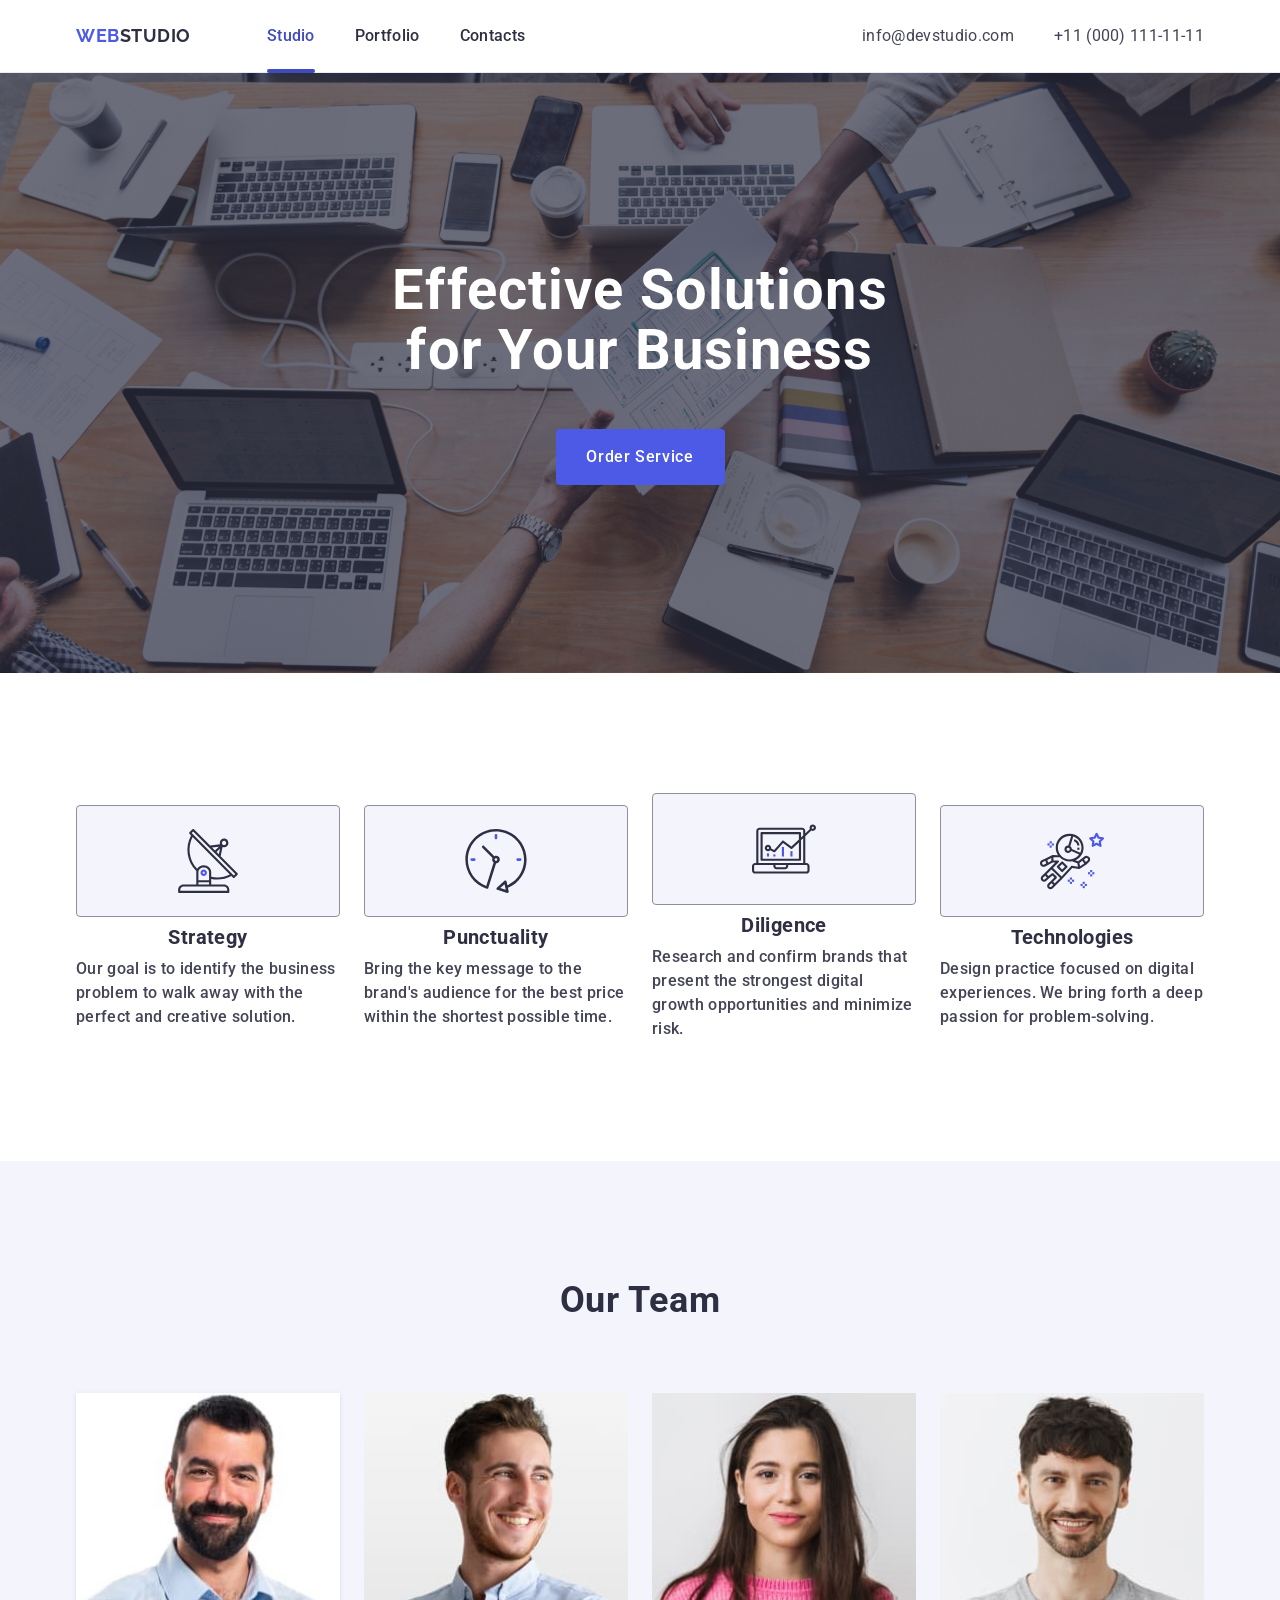
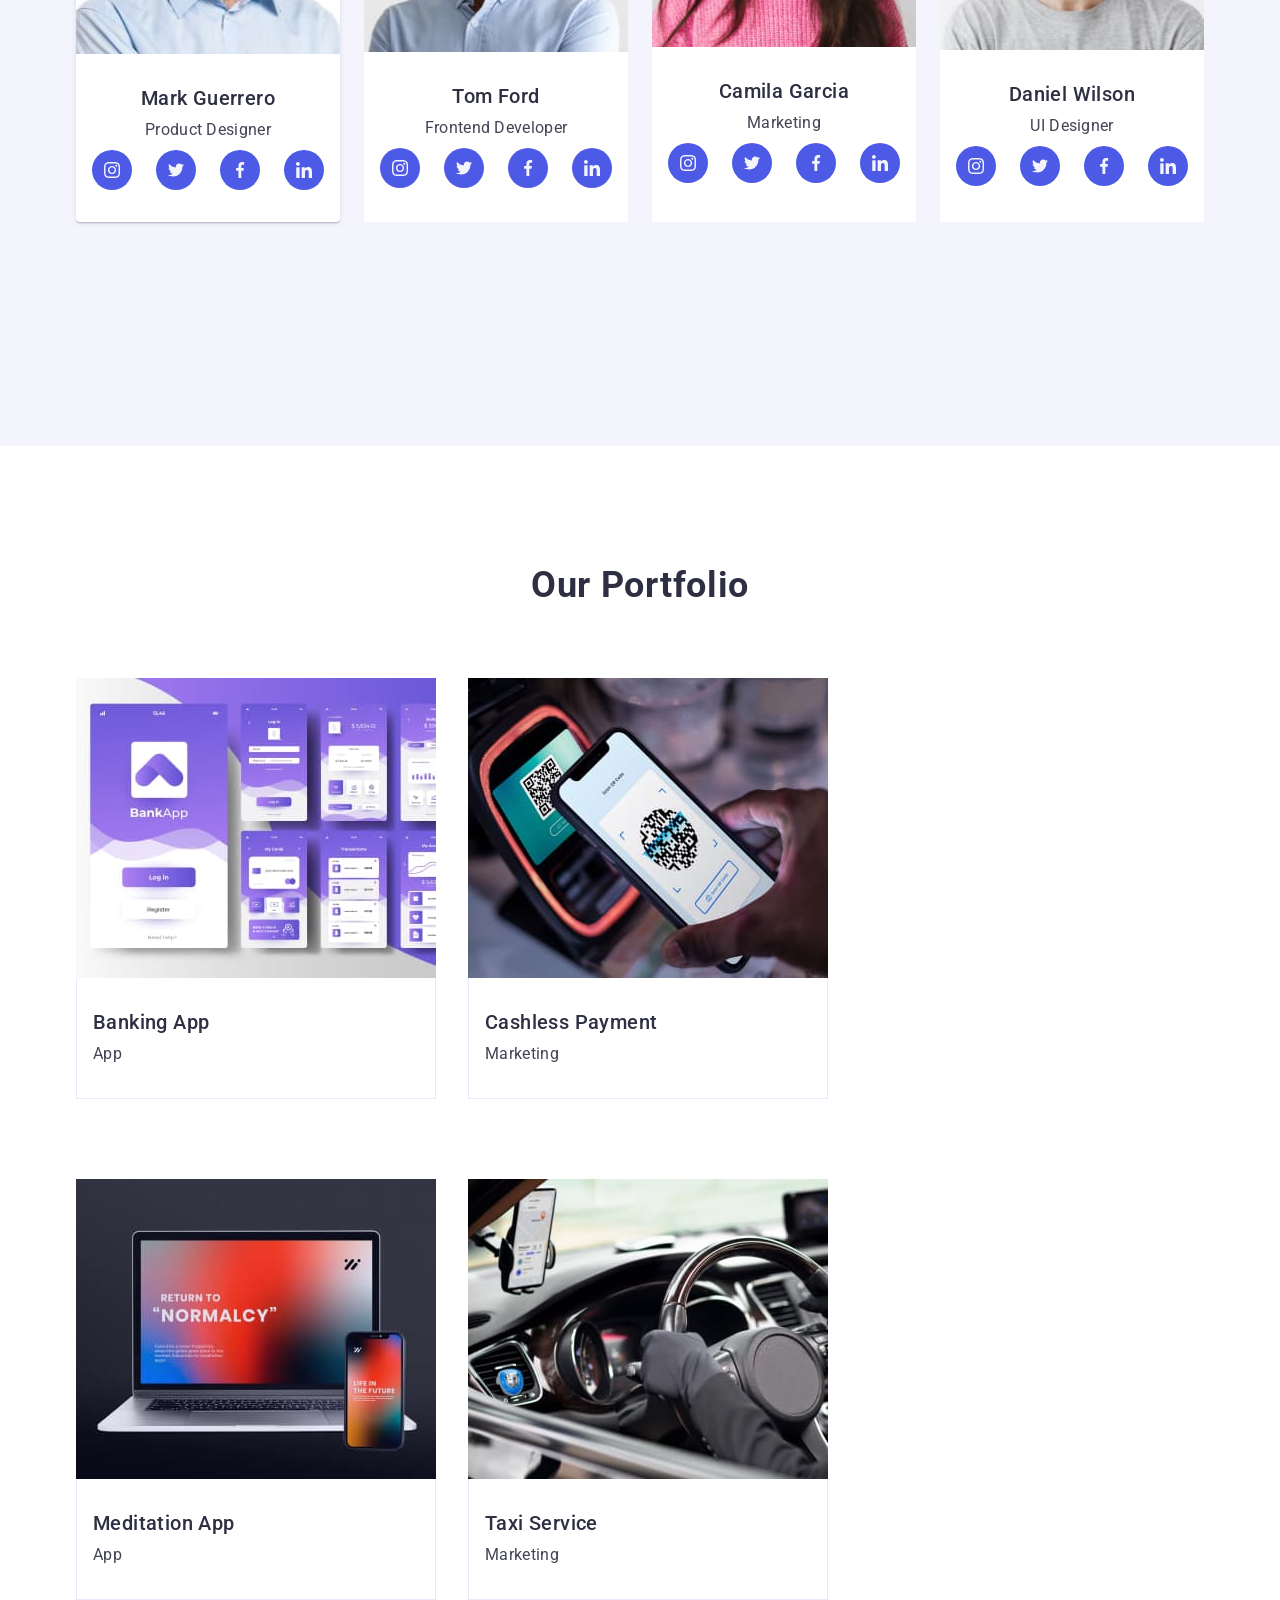
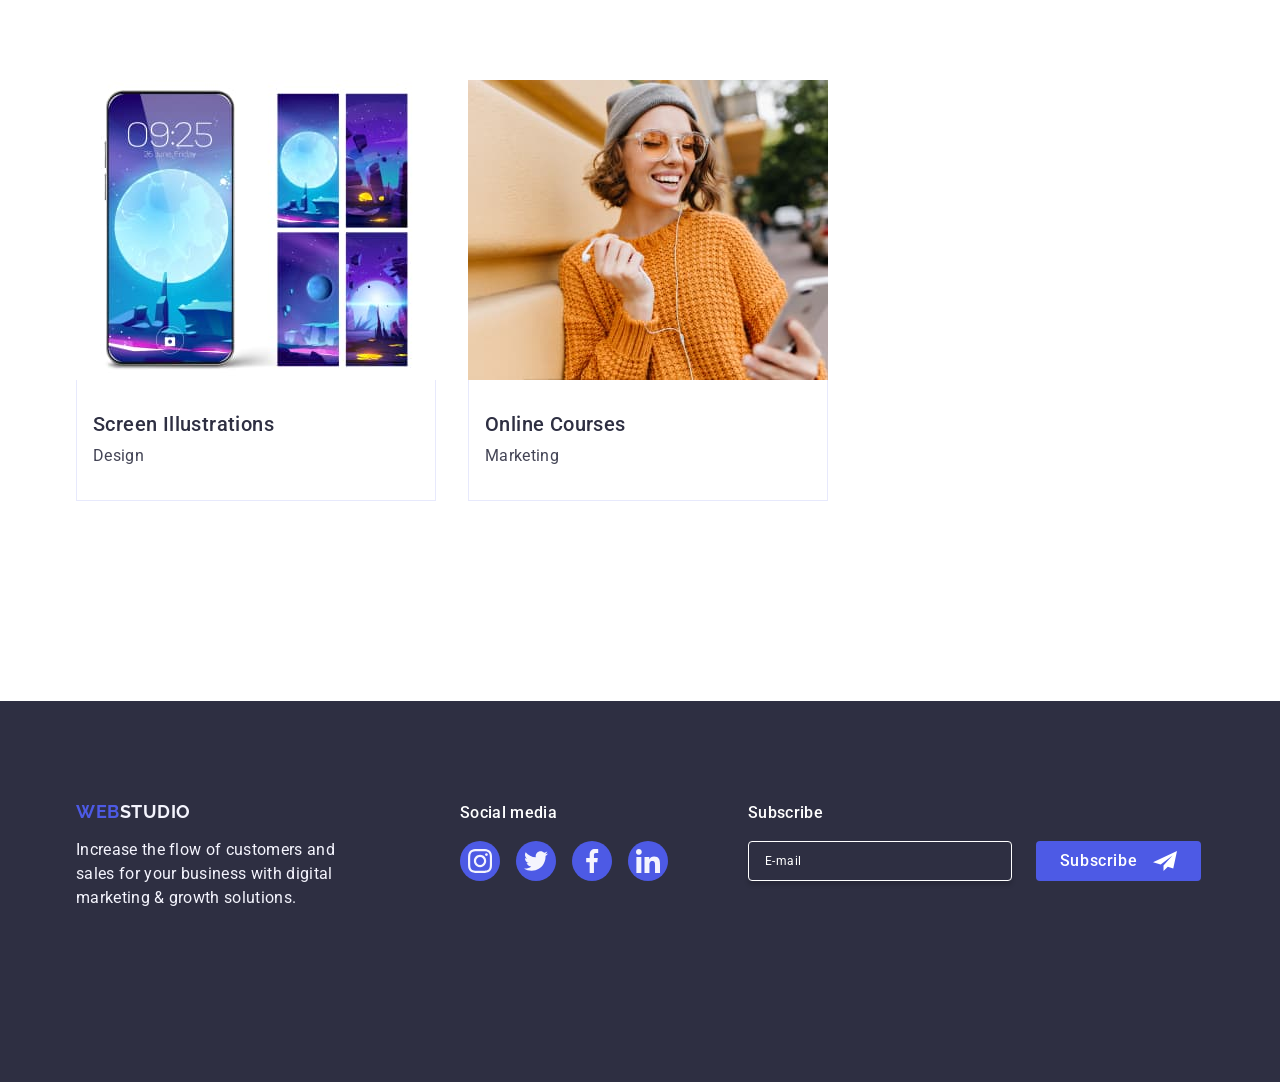
==== index.html @ 96638453 "add murkup portfolio" ====
<!DOCTYPE html>
<html lang="en">
<head>
    <meta name="viewport">
    <meta charset="UTF-8" />
    <meta name="viewport" content="width=device-width, initial-scale=1.0" />
    <title>Web Studio</title>
    <!-- Подключение Google Fonts -->
    <link rel="preconnect" href="https://fonts.googleapis.com">
    <link rel="preconnect" href="https://fonts.gstatic.com" crossorigin>
    <link href="https://fonts.googleapis.com/css2?family=Raleway:wght@700&family=Roboto:wght@400;500;700&display=swap" rel="stylesheet">
    <!-- Подключение стилей -->
    
    <link rel="stylesheet" href="https://cdnjs.cloudflare.com/ajax/libs/modern-normalize/3.0.1/modern-normalize.min.css" integrity="sha512-q6WgHqiHlKyOqslT/lgBgodhd03Wp4BEqKeW6nNtlOY4quzyG3VoQKFrieaCeSnuVseNKRGpGeDU3qPmabCANg==" crossorigin="anonymous" referrerpolicy="no-referrer" />
    <link rel="stylesheet" href="https://cdnjs.cloudflare.com/ajax/libs/modern-normalize/3.0.1/modern-normalize.css" integrity="sha512-gnAN+RgTMylunXI7AMg+PtcUGpKZFkZJoFIkAWvdPFRrFJz3p2tx4+9xbjILRfN7CzoViMgS8vSf06fSQzWZjA==" crossorigin="anonymous" referrerpolicy="no-referrer" />
    <link rel="stylesheet" href="./css/styles.css">
</head>
<body>
    <!-- Header -->
    <header class="page-header">
        <div class="container header-container">
          <nav class="header-nav">
            <a class="logo header-logo" href="./index.html"
              >Web<span class="logo-part">Studio</span></a
            >
            <ul class="nav-list">
              <li class="nav-item">
                <a class="nav-link current" href="./index.html">Studio</a>
              </li>
              <li class="nav-item"><a class="nav-link" href="">Portfolio</a></li>
              <li class="nav-item"><a class="nav-link" href="">Contacts</a></li>
            </ul>
          </nav>
  
          <address class="contacts">
            <ul class="contacts-list">
              <li class="contacts-item">
                <a class="contacts-link" href="mailto:info@devstudio.com"
                  >info@devstudio.com</a
                >
              </li>
              <li class="contacts-item">
                <a class="contacts-link" href="tel:+110001111111"
                  >+11 (000) 111-11-11</a
                >
              </li>
            </ul>
          </address>
  
          <button class="burger-btn" type="button" data-menu-open>
            <svg class="burger-icon" width="24" height="24">
              <use href="./images/icons.svg#icon-burger"></use>
            </svg>
          </button>
        </div>
  
        <div class="mobile-menu" data-menu>
          <div class="container mobile-menu-container">
            <button class="mobile-menu-close" data-menu-close>Close</button>
            <nav class="mobile-menu-nav">Studio
                <p>Portfolio</p>
                <p>Contacts</p>
            </nav>
            <address class="mobile-contact">
              <ul class="mobile-contact-list">
                <li class="mobile-contact-item">
                  <a href="+11 (000) 111-11-11"></a>
                </li>
                <li>
                  <a href="info@devstudio.com"></a>
                </li>
              </ul>
              </address>
            <div>
                <ul class="social_media_list">
                    <li class="social_media_item">
                      <a href="https://www.instagram.com" class="social_media_link">
                        <svg class="footer-icon" width="24" height="24">
                          <use href="./images/icons.svg#icon-instagram"></use>
                        </svg>
                      </a>
                    </li>
                    <li class="social_media_item">
                      <a href="https://x.com" class="social_media_link">
                        <svg class="footer-icon" width="24" height="24">
                          <use href="./images/icons.svg#icon-twitter"></use>
                        </svg>
                      </a>
                    </li>
                    <li class="social_media_item">
                      <a href="https://www.facebook.com" class="social_media_link">
                        <svg class="footer-icon" width="24" height="24">
                          <use href="./images/icons.svg#icon-facebook"></use>
                        </svg>
                      </a>
                    </li>
                    <li class="social_media_item">
                      <a href="https://www.linkedin.com" class="social_media_link">
                        <svg class="footer-icon" width="24" height="24">
                          <use href="./images/icons.svg#icon-linkedin"></use>
                        </svg>
                      </a>
                    </li>
                  </ul>
            </div>
          </div>
        </div>
      </header>
    
    <!-- Main Content -->
<main class="main">
    
    <section class="main_section">
        <div class="container">
        <h1 class="main_title">Effective Solutions for Your Business</h1>
        <button type="button" class="main_button" data-modal-open>Order Service</button>
    </div>
    </section>


    <section class="custom_section">
        <div class="container">
        <h2 class="visually-hidden">Our Privileges</h2>
        <ul class="privileges_list">
            <li class="privilege_item">
                <div class="privilege-icon">
                    <svg class="icon-one" width="64" height="64">
                    <use href="./images/icon_1.svg#icon-antenna"></use>
                </svg>
                </div>
                <h3 class="privilege_header">Strategy</h3>
                <p class="privilege_description">Our goal is to identify the business problem to walk away with the perfect and creative solution.</p>
            </li>
            <li class="privilege_item">
                <div class="privilege-icon">
                <svg class="icon-two" width="64" height="64">
                    <use href="./images/Icon_2.svg#kicon-cloc"></use>
                </svg>
                </div>
                <h3 class="privilege_header">Punctuality</h3>
                <p class="privilege_description">Bring the key message to the brand's audience for the best price within the shortest possible time.</p>
            </li>
            <li class="privilege_item">
                <div class="privilege-icon">
                <svg class="icon-three" width="64" height="64">
                    <use href="./images/icone_3.svg#icon-diagram-1"></use>
                </svg>
                </div>
                <h3 class="privilege_header">Diligence</h3>
                <p class="privilege_description">Research and confirm brands that present the strongest digital growth opportunities and minimize risk.</p>
            </li>
            <li class="privilege_item">
                <div class="privilege-icon">
                    <svg class="icon-for" width="64" height="64">
                    <use href="./images/icon_4.svg#icon-astronaut"></use>
                    </svg>

                </div>
                <h3 class="privilege_header">Technologies</h3>
                <p class="privilege_description">Design practice focused on digital experiences. We bring forth a deep passion for problem-solving.</p>
            </li>
        </ul>
    </div>
    </section>

    

    <section class="team-header">
        <div class="container">
        <h2 class="team-info">Our Team</h2>
        <ul class="team-list">
            <li class="white-background">
                 <img src="./images/mark_gurrero.jpg" alt="Mark Guerrero" width="264"/>
                <div class="li-div">
                <h3 class="team-h">Mark Guerrero</h3>
                <p class="team-text">Product Designer</p>
                
                <ul class="socials-list">
                    <li class="socials-item">
                        <a href="https://www.instagram.com" class="socials-link">
                            <svg class="socials-icon" width="16" height="16">
                                <use href="./images/icons.svg#icon-instagram"></use>
                            </svg>
                        </a>
                    </li> 
                    <li class="socials-item">
                        <a href="https://x.com" class="socials-link">
                            <svg class="socials-icon" width="16" height="16">
                                <use href="./images/icons.svg#icon-twitter"></use>
                            </svg>
                        </a>
                    </li> 
                    <li class="socials-item">
                        <a href="https://www.facebook.com" class="socials-link">
                            <svg class="socials-icon" width="16" height="16">
                                <use href="./images/icons.svg#icon-facebook"></use>
                            </svg>
                        </a>
                    </li> 
                    <li class="socials-item">
                        <a href="https://www.linkedin.com" class="socials-link">
                            <svg class="socials-icon" width="16" height="16">
                                <use href="./images/icons.svg#icon-linkedin"></use>
                            </svg>
                        </a>
                    </li> 
                </ul>
                </div>
           
            <li class="white-background">
                <img src="./images/tom_ford.jpg" alt="Tom Ford" width="264"/>
                <div class="li-div">
                <h3 class="team-h">Tom Ford</h3>
                <p class="team-text">Frontend Developer</p>
                <ul class="socials-list">
                    <li class="socials-item">
                        <a href="https://www.instagram.com" class="socials-link">
                            <svg class="socials-icon" width="16" height="16">
                                <use href="./images/icons.svg#icon-instagram"></use>
                            </svg>
                        </a>
                    </li> 
                    <li class="socials-item">
                        <a href="https://x.com" class="socials-link">
                            <svg class="socials-icon" width="16" height="16">
                                <use href="./images/icons.svg#icon-twitter"></use>
                            </svg>
                        </a>
                    </li> 
                    <li class="socials-item">
                        <a href="https://www.facebook.com" class="socials-link">
                            <svg class="socials-icon" width="16" height="16">
                                <use href="./images/icons.svg#icon-facebook"></use>
                            </svg>
                        </a>
                    </li> 
                    <li class="socials-item">
                        <a href="https://www.linkedin.com" class="socials-link">
                            <svg class="socials-icon" width="16" height="16">
                                <use href="./images/icons.svg#icon-linkedin"></use>
                            </svg>
                        </a>
                    </li> 
                </ul>
                </div>
            
            
            
            <li class="white-background">
                <img src="./images/camila_garcia.jpg" alt="Camila Garcia" width="264"/>
                <div class="li-div">
                <h3 class="team-h">Camila Garcia</h3>
                <p class="team-text">Marketing</p>
                <ul class="socials-list">
                    <li class="socials-item">
                        <a href="https://www.instagram.com" class="socials-link">
                            <svg class="socials-icon" width="16" height="16">
                                <use href="./images/icons.svg#icon-instagram"></use>
                            </svg>
                        </a>
                    </li> 
                    <li class="socials-item">
                        <a href="https://x.com" class="socials-link">
                            <svg class="socials-icon" width="16" height="16">
                                <use href="./images/icons.svg#icon-twitter"></use>
                            </svg>
                        </a>
                    </li> 
                    <li class="socials-item">
                        <a href="https://www.facebook.com" class="socials-link">
                            <svg class="socials-icon" width="16" height="16">
                                <use href="./images/icons.svg#icon-facebook"></use>
                            </svg>
                        </a>
                    </li> 
                    <li class="socials-item">
                        <a href="https://www.linkedin.com" class="socials-link">
                            <svg class="socials-icon" width="16" height="16">
                                <use href="./images/icons.svg#icon-linkedin"></use>
                            </svg>
                        </a>
                    </li> 
                </ul>
                </div>
            
            <li class="white-background">
                <img src="./images/daniel_wilson.jpg" alt="Daniel Wilson" width="264"/>
                <div class="li-div">
                <h3 class="team-h">Daniel Wilson</h3>
                <p class="team-text">UI Designer</p>
                <ul class="socials-list">
                    <li class="socials-item">
                        <a href="https://www.instagram.com" class="socials-link">
                            <svg class="socials-icon" width="16" height="16">
                                <use href="./images/icons.svg#icon-instagram"></use>
                            </svg>
                        </a>
                    </li> 
                    <li class="socials-item">
                        <a href="https://x.com" class="socials-link">
                            <svg class="socials-icon" width="16" height="16">
                                <use href="./images/icons.svg#icon-twitter"></use>
                            </svg>
                        </a>
                    </li> 
                    <li class="socials-item">
                        <a href="https://www.facebook.com" class="socials-link">
                            <svg class="socials-icon" width="16" height="16">
                                <use href="./images/icons.svg#icon-facebook"></use>
                            </svg>
                        </a>
                    </li> 
                    <li class="socials-item">
                        <a href="https://www.linkedin.com" class="socials-link">
                            <svg class="socials-icon" width="16" height="16">
                                <use href="./images/icons.svg#icon-linkedin"></use>
                            </svg>
                        </a>
                    </li> 
                </ul>
            </div>  
            </ul>
    </div>
    </section>

     <!-- Portfolio -->
     <section class="portolio-section">
        <div class="container">
        <h2 class="team-info">Our Portfolio</h2>
        <ul class="portfolio-list">
            <li class="portfolio-li">
                <div class="img-popup">
            <img src="./images/img.jpg" alt="banking" width="360">
            <p class="portfolio-popup">14 Stylish and User-Friendly App Design Concepts · Task Manager App · Calorie Tracker App · Exotic Fruit Ecommerce App · Cloud Storage App</p>
        </div>
            <div class="portfolio-divli">
            <h3 class="portfolio-h">Banking App</h3>
            <p class="portfolio-text">App</p>
        </div>
        </li>
        <li class="portfolio-li">
            <div class="img-popup">
            <img src="./images/Cashless_Payment.jpg" alt="pay" width="360">
            <p class="portfolio-popup">14 Stylish and User-Friendly App Design Concepts · Task Manager App · Calorie Tracker App · Exotic Fruit Ecommerce App · Cloud Storage App</p>
        </div> 
            <div class="portfolio-divli">
            <h3 class="portfolio-h">Cashless Payment</h3>
            <p class="portfolio-text">Marketing</p>
        </div>
        </li>
        <li class="portfolio-li">
            <div class="img-popup">
            <img src="./images/Mediation_app.jpg" alt="media" width="360">
            <p class="portfolio-popup">14 Stylish and User-Friendly App Design Concepts · Task Manager App · Calorie Tracker App · Exotic Fruit Ecommerce App · Cloud Storage App</p>
        </div> 
            <div class="portfolio-divli">
            <h3 class="portfolio-h">Meditation App</h3>
            <p class="portfolio-text">App</p>
        </div>
        </li>
        <li class="portfolio-li">
            <div class="img-popup">
            <img src="./images/Taxi_Service.jpg" alt="taxi" width="360">
            <p class="portfolio-popup">14 Stylish and User-Friendly App Design Concepts · Task Manager App · Calorie Tracker App · Exotic Fruit Ecommerce App · Cloud Storage App</p>
        </div> 
            <div class="portfolio-divli">
            <h3 class="portfolio-h">Taxi Service</h3>
            <p class="portfolio-text">Marketing</p>
        </div>
        </li>
        <li class="portfolio-li">
            <div class="img-popup">
            <img src="./images/Screen_Illustrations.jpg" alt="screen" width="360">
            <p class="portfolio-popup">14 Stylish and User-Friendly App Design Concepts · Task Manager App · Calorie Tracker App · Exotic Fruit Ecommerce App · Cloud Storage App</p>
        </div>
            <div class="portfolio-divli">
            <h3 class="portfolio-h">Screen Illustrations</h3>
            <p class="portfolio-text">Design</p>
        </div>
        </li>
        <li class="portfolio-li">
            <div class="img-popup">
            <img src="./images/Online_Courses.jpg" alt="courses" width="360">
            <p class="portfolio-popup">14 Stylish and User-Friendly App Design Concepts · Task Manager App · Calorie Tracker App · Exotic Fruit Ecommerce App · Cloud Storage App</p>
        </div>
            <div class="portfolio-divli">
            <h3 class="portfolio-h">Online Courses</h3>
            <p class="portfolio-text">Marketing</p>
        </div>
        </li>
        </ul>
    </div>
    </section>
</main>

 <!-- Footer -->
 <footer class="footer">
    <div class="container">
        <div class="footer-heder">    
    <a href="./index.html" class="footer_logo">Web<span class="footer_logo_span">Studio</span></a>
    <p class="footer_description">Increase the flow of customers and sales for your business with digital marketing & growth solutions.</p>
</div>
    <div class="social_media_container">
        <p class="footer-social-text">Social media</p>
    

        <!-- List of social media icons -->
        <ul class="social_media_list">
          <li class="social_media_item">
            <a href="https://www.instagram.com" class="social_media_link">
              <svg class="footer-icon" width="24" height="24">
                <use href="./images/icons.svg#icon-instagram"></use>
              </svg>
            </a>
          </li>
          <li class="social_media_item">
            <a href="https://x.com" class="social_media_link">
              <svg class="footer-icon" width="24" height="24">
                <use href="./images/icons.svg#icon-twitter"></use>
              </svg>
            </a>
          </li>
          <li class="social_media_item">
            <a href="https://www.facebook.com" class="social_media_link">
              <svg class="footer-icon" width="24" height="24">
                <use href="./images/icons.svg#icon-facebook"></use>
              </svg>
            </a>
          </li>
          <li class="social_media_item">
            <a href="https://www.linkedin.com" class="social_media_link">
              <svg class="footer-icon" width="24" height="24">
                <use href="./images/icons.svg#icon-linkedin"></use>
              </svg>
            </a>
          </li>
        </ul>
    </div>
    <div class="form-container">
        <p class="form-title">Subscribe</p>
        <form class="subscribe-form">
            <label class="form-label">
                <input class="label-input"
                    type="email" 
                    name="email" 
                    placeholder="E-mail" 
                />
            </label>
            <button type="submit" class="form-button">
                Subscribe
                <svg class="form-button-icon" width="24" height="24">
                    <use href="./images/icons.svg#icon-frame"></use>
                </svg>
            </button>
        </form>
    </div>
</div>
</footer>
<div class="modal-container backdrop " data-modal>
    <div class="modal">
      <button type="button" class="modal-close-btn" data-modal-close>
        <svg class="close-icon" width="8" height="8">
          <use href="./images/icons.svg#icon-close"></use>
        </svg>
      </button>
      <p class="modal-text">Leave your contacts and we will call you back</p>
      <form class="modal-form">
        <div class="form-group-name">
          <label class="form-label" for="user-name">Name</label>
          <div class="input-container">
            <input class="form-input" id="user-name" name="user-name" type="text">
            <svg class="input-icon" width="18" height="24">
              <use href="./images/icons.svg#icon-person"></use>
            </svg>
          </div>
        </div>
        <div class="form-group-name">
          <label class="form-label" for="user-phone">Phone</label>
          <div class="input-container">
            <input class="form-input" id="user-phone" name="user-phone" type="text">
            <svg class="input-icon" width="18" height="24">
              <use href="./images/icons.svg#icon-phone"></use>
            </svg>
          </div>
        </div>
        <div class="form-group-name">
          <label class="form-label" for="user-email">Email</label>
          <div class="input-container">
            <input class="form-input" id="user-email" name="user-email" type="text">
            <svg class="input-icon" width="18" height="24">
              <use href="./images/icons.svg#icon-email"></use>
            </svg>
          </div>
        </div>
        <div class="form-group">
          <label class="form-label" for="user-comment">Comment</label>
          <textarea
          class="form-textarea" 
          id="user-comment" 
          name="user-comment" 
          placeholder="Text input"></textarea>
        </div>

        <div class="form-checkbox">
            <input
              id="user-privacy"
              type="checkbox"
              value="true"
              name="user-privacy"
              class="input-checkbox visually-hidden"/>
            <label for="user-privacy" class="label-checkbox">
                <span class="span-checkbox">
                    <svg class="svg-checkbox" width="10" height="8">
                      <use href="./images/icons.svg#icon-vector"></use>
                    </svg>
                  </span>
              I accept the terms and conditions of the
              <a href="#" class="link-checkbox">Privacy Policy</a>
            </label>
          </div>
          <button type="submit" class="form-submit-btn">
            Send
          </button>
        </form>
    </div>
</div>
<script src="./js/modal.js"></script>
<script src="./js/menu.js"></script>
</body>
</html>
---- css/styles.css ----
.hidden {
    display: none;
  }
  
  body {
    font-family: 'Roboto', sans-serif;
    color: #434455;
    background-color: #fff;
  }
  
  /* reset */
  
  ul,
  ol {
    list-style-type: none;
    margin: 0;
    padding: 0;
  }
  
  h1,
  h2,
  h3,
  h4,
  h5,
  h6,
  p {
    margin: 0;
  }
  
  a {
    text-decoration: none;
  }
  
  img {
    display: block;
    max-width: 100%;
    height: auto;
  }
  
  button {
    cursor: pointer;
  }
  
  .visually-hidden {
    position: absolute;
    white-space: nowrap;
    width: 1px;
    height: 1px;
    overflow: hidden;
    border: 0;
    padding: 0;
    clip: rect(0 0 0 0);
    clip-path: inset(100%);
    margin: -1px;
  }
  
  /* common */
  
  .container {
    max-width: 320px;
    padding: 0 16px;
    margin: 0 auto;
  }
  
  @media screen and (min-width: 768px) {
    .container {
      max-width: 768px;
    }
  }
  
  @media screen and (min-width: 1158px) {
    .container {
      max-width: 1158px;
      padding: 0 15px;
    }
  }
  
  /* header */
  
  .page-header {
    border-bottom: 1px solid #e7e9fc;
    box-shadow: 0 1px 6px 0 rgba(46, 47, 66, 0.08),
      0 1px 1px 0 rgba(46, 47, 66, 0.16), 0 2px 1px 0 rgba(46, 47, 66, 0.08);
  }
  
  .header-container {
    display: flex;
    align-items: center;
    justify-content: space-between;
  }
  
  .nav-list,
  .contacts {
    display: none;
  }
  
  .logo {
    font-family: 'Raleway', sans-serif;
    font-weight: 700;
    font-size: 18px;
    line-height: 1.17;
    letter-spacing: 0.03em;
    text-transform: uppercase;
    color: #4d5ae5;
  }
  
  .header-logo {
    padding: 16px 0;
    display: block;
  }
  
  .header-logo .logo-part {
    color: #2e2f42;
  }
  
  .burger-btn {
    padding: 0;
    border: none;
    background-color: transparent;
  }
  
  .burger-icon {
    display: block;
    fill: #2f2f37;
  }
  
  @media screen and (min-width: 768px) {
    .burger-btn {
      display: none;
    }
  
    .header-nav {
      display: flex;
      align-items: center;
    }
  
    .nav-list {
      display: flex;
      align-items: center;
      gap: 40px;
    }
  
    .header-logo {
      padding: 24px 0;
      margin-right: 120px;
    }
  
    .nav-link {
      display: block;
      padding: 24px 0;
      font-weight: 500;
      font-size: 16px;
      line-height: 1.5;
      letter-spacing: 0.02em;
      color: #2e2f42;
  
      transition: color 250ms cubic-bezier(0.4, 0, 0.2, 1);
    }
  
    .nav-link.current {
      position: relative;
    }
  
    .nav-link.current::after {
      content: '';
  
      position: absolute;
      left: 0;
      bottom: -1px;
  
      width: 100%;
      height: 4px;
      border-radius: 2px;
  
      background-color: #404bbf;
    }
  
    .contacts {
      font-style: normal;
      display: block;
    }
  
    .contacts-list {
      display: flex;
      flex-direction: column;
      gap: 12px;
    }
  
    .contacts-link {
      display: block;
      font-size: 12px;
      line-height: 1.17;
      letter-spacing: 0.04em;
      color: #434455;
  
      transition: color 250ms cubic-bezier(0.4, 0, 0.2, 1);
    }
  
    .nav-link:hover,
    .nav-link:focus,
    .contacts-link:hover,
    .contacts-link:focus,
    .nav-link.current {
      color: #404bbf;
    }
  }
  
  @media screen and (min-width: 1158px) {
    .header-logo {
      margin-right: 76px;
    }
  
    .contacts-list {
      flex-direction: row;
      align-items: center;
      gap: 40px;
    }
  
    .contacts-link {
      padding: 24px 0;
      font-size: 16px;
      line-height: 1.5;
      letter-spacing: 0.02em;
    }
  }
  
/* main-section */
.main_section {
    background-color: #2e2f42;
    padding: 188px 0;
    background-image: linear-gradient(rgba(46, 47, 66, 0.7), rgba(46, 47, 66, 0.7)), url(../images/people-office1.jpg);
    max-width: 1440px;
    background-repeat: no-repeat;
    background-position: center;
    background-size: cover;
    margin: 0 auto;
    transition: background-color 250ms cubic-bezier(0.4, 0, 0.2, 1);
}

.main_title {
    font-size: 56px;
    line-height: 1.07;
    letter-spacing: 0.02em;
    color: #ffffff;
    max-width: 496px;
    margin: 0 auto;
    margin-bottom: 48px;
    text-align: center;
    font-family: "Roboto", sans-serif;

}


.main_button {
    background-color: #4d5ae5;
    color: #ffffff;
    font-size: 16px;
    font-weight: 500;
    line-height: 1.5;
    letter-spacing: 0.04em;
    cursor: pointer;
    font-family: "Roboto", sans-serif;
    display: block;
    min-width: 169px;
    height: 56px;
    border: none;
    background-color:  #4d5ae5;
    border-radius: 4px;
    margin: 0 auto;
    transition: background-color 250ms cubic-bezier(0.4, 0, 0.2, 1);
    
}

.main_button:hover,
.main_button:focus {
    background-color: #404bbf;
}

/* custom-section */
.custom_section {
    padding: 120px 0;
    text-align: center;
}
.visually-hidden{
    position: absolute;
    width: 1px;
    height: 1px;
    margin: -1px;
    border: 0;
    padding: 0;
    white-space: nowrap;
    clip-path: inset(100%);
    clip: rect(0 0 0 0);
    overflow: hidden;
}

.privileges_list{
  max-width: 320px;
    gap: 24px;
    margin: 0 auto;
}
@media screen and (min-width: 768px) {
  .privileges_list {
    max-width: 768px;
  }
}
@media screen and (min-width: 1158px) {
  .privileges_list {
    max-width: 1158px;
    display: flex;
  }
}

.privilege-item {
  
}
@media screen and (min-width: 768px) {
  .privilege_item  {
    width: calc((100% - 24px) / 2);
    margin: auto;
    flex-wrap: wrap;
  }
}
@media screen and (min-width: 1158px) {
  .privilege_item  {
    max-width: 1158px;
    width: calc((100% - 72px) / 4);
    
  }
}

.privilege-icon{
  display: none;
  max-width: 320px;
}

@media screen and (min-width: 768px) {
    .privilege-icon {
       display: none;
    }
}
@media screen and (min-width: 1158px) {
  .privilege-icon {
      display: flex;
      align-items: center;
      justify-content: center; 
      height: 112px;
      background-color: #f4f4fd;
      border-radius: 4px;
      border: 1px solid #8e8f99;
      margin-bottom: 8px;
  }
}

@media screen and (min-width: 768px) {
    .icon-one {
        background-image: url(../images/icons/antenna\ 1.svg);
    }
    
    .icon-two {
        background-image: url(../images/icons/clock\ 1.svg);
    }
    
    .icon-three {
    background-image: url(../images/icons/diagram\ 1.svg);
    }
    
    .icon-for {
    background-image: url(../images/icons/astronaut\ 1.svg);
    }
}




.privilege_header {
    font-weight: 500;
    font-size: 20px;
    line-height: 1.2;
    letter-spacing: 0.02em;
    color:  #2e2f42; 
    margin-bottom: 8px;
    font-weight: bold;
}


.privilege_description{
max-width: 320px;
font-family: Roboto;
font-size: 16px;
font-weight: 500;
line-height: 24px;
letter-spacing: 0.02em;
text-align: left;
text-underline-position: from-font;
text-decoration-skip-ink: none;

}

@media screen and (min-width: 768px) {
    .privilege_description {
        line-height: 1.5;
         letter-spacing: 0.02em;
         font-size: 16px;
         line-height: 24px;
         letter-spacing: 2%;
         max-width: 768px;
        }
     
}

@media screen and (min-width: 1158px){
    .privilege_description {
        line-height: 1.5;
         letter-spacing: 0.02em;
         font-size: 16px;
         line-height: 24px;
         letter-spacing: 2%;
         max-width: 1158px;
        }
}

@media screen and (min-width: 768px) {
  .privilege_description  {
    max-width: 768px;
  }
}
@media screen and (min-width: 1158px) {
  .privilege_description  {
    max-width: 1158px;
    
  }
}

  /* mobile menu */
  
  .mobile-menu {
    position: fixed;
    top: 0;
    left: 0;
    width: 100%;
    height: 100%;
    background-color: #fff;
  
    opacity: 0;
    visibility: hidden;
    pointer-events: none;
  
    transition: opacity 250ms cubic-bezier(0.4, 0, 0.2, 1),
      visibility 250ms cubic-bezier(0.4, 0, 0.2, 1);
  }
  
  .mobile-menu.is-open {
    opacity: 1;
    visibility: visible;
    pointer-events: auto;
  }
  
  .mobile-menu-container {
    position: relative;
    padding-top: 72px;
    padding-bottom: 40px;
  
    display: flex;
    flex-direction: column;
    height: 100%;
  }
  
  .mobile-menu-close {
    position: absolute;
    top: 24px;
    right: 24px;
  }
  
  .mobile-menu-nav {
    margin-bottom: auto;
  }
  
  @media screen and (min-width: 768px) {
    .mobile-menu {
      display: none;
    }
  }

/* social-media */
  .social-media-list {
    display: flex;
    gap: 16px;
  }
  .social-media-item {
    width: 40px;
    height: 40px;
  }


  /* team */
  .team-info {
    font-size: 36px;
    line-height: 1.11;
    text-align: center;
    letter-spacing: 0.02em;
    text-transform: capitalize;
    color: #2e2f42;
    margin-bottom: 72px;
    font-weight: bold;
    
}

.team-header {
    background-color: #F4F4FD;
    padding: 120px 0;
    
}
.team-list {
    gap: 8px;
    max-width: 320px;
    
    padding-left: 28px;
    padding-right: 28px;
    padding-top: 72px;
    padding-bottom: 96px;
    
}
@media screen and (min-width: 768px) {
    .team-list {
      width: Hug (264px)px;
height: Hug (428px)px;
top: 1220px;
left: 108px;
padding: 0px 0px 32px 0px;
gap: 32px;
border-radius: 0px 0px 4px 4px;
opacity: 0px;
display: flex;
flex-direction: calc((100% - 32px / 2));
}
}
@media screen and (min-width: 1158px) {
    .team-list {
        display: flex;
          gap: 24px;
          max-width: 1158px;
}
}



.white-background {
    background-color: #FFFFFF;
    margin-bottom: 72px;
    max-width: 320px;
    
}

@media screen and (min-width: 768px){
    .white-background{
        width: calc((100% - 24px) / 2);
        max-width: 768px;
        border-radius: 0 0 4px 4px;
        border-radius:0px 0px 4px 4px;
        background-color: #FFFFFF;
    }
}
@media screen and (min-width: 1158px){
    .white-background{
        width: calc((100% - 72px) / 4);
        max-width: 1158px;
        border-radius: 0 0 4px 4px;
        border-radius:0px 0px 4px 4px; 
        background-color: #FFFFFF;
    }
}

.white-background:first-child {
    box-shadow:0px 1px 6px rgba(46, 47, 66, 0.08), 0px 1px 1px rgba(46, 47, 66, 0.16), 0px 2px 1px rgba(46, 47, 66, 0.08);
    border-radius:0px 0px 4px 4px;
}
.div-list-team {
    padding: 32px 0;
}


.li-div {
    padding: 32px 0;
}
      
.team-h {
  font-weight: 500;
  font-size: 20px;
  line-height: 1.2;
  letter-spacing: 0.02em;
  color: #2e2f42;
  text-align: center;
  margin-bottom: 8px;
    
}


.team-text{
    font-size: 16px;
    line-height: 1.5;
    letter-spacing: 0.02em;
    color:  #434455 ;
    text-align: center;
    

}

.socials-list {
    display: flex;
    justify-content: center;
    gap: 24px;
    margin-top: 8px;
    
}

.socials-item {
    width: 40px;
    height: 40px;
}

.socials-link {
    width: 100%;
    height: 100%;
    background-color: var(--social-link-bg, #4d5ae5);
    border-radius: 50%;
    display: flex;
    align-items: center;
    justify-content: center;
    transition: background-color 250ms cubic-bezier(0.4, 0, 0.2, 1);}
.socials-link:hover,
.socials-link:focus {
    background-color: #404bbf;
}
.socials-icon {
    fill: var(--icon-color, #f4f4fd);
}

.social-item a {
    display: block;
  }

  .social-item a svg {
    width: 16px;
    height: 16px;
  }

  .social-item a svg.use {
    fill: var(--icon-color, #f4f4fd);
  }

  .socials-icon-one {
    background-image: url(../images/icons/instagram-2.svg);
    fill: var(--icon-color, #f4f4fd);
  }

  .socials-icon-two {
    background-image: url(../images/icons/twitter\ 1.svg);
    fill: var(--icon-color, #f4f4fd);
  }

  .socials-icon-tree {
    background-image: url(../images/icons/facebook-1.svg);
    fill: var(--icon-color, #f4f4fd);
  }

  .socials-icon-for {
    background-image: url(../images/icons/linkedin\ 1.svg);
    fill: var(--icon-color, #f4f4fd);
  }

  .socials-icon {
    fill: var(--icon-color, #f4f4fd);
    background-image: url(../images/icons/icons.svg);
  }


  /* portfolio */
  .portolio-section {
    padding-top: 120px; 
    padding-bottom: 120px;
}
.portfolio-list {
    flex-wrap: wrap;
    column-gap: 24px;
    row-gap: 48px;
}

@media screen and (min-width: 768px) {
  .portfolio-list  {
    gap: 32px;
    padding-bottom: 32px;
    display: flex;
    flex-wrap: wrap;
  }
}
@media screen and (min-width: 1158px) {
  .portfolio-list  {
    max-width: 1158px;
    
  }
}


.portfolio-list .portfolio-li:hover {
    box-shadow: 0px 1px 6px rgba(46, 47, 66, 0.08),0px 1px 1px rgba(46, 47, 66, 0.16),0px 2px 1px rgba(46, 47, 66, 0.08);
}

.portfolio-list .portfolio-li {
    transition: box-shadow 250ms cubic-bezier(0.4, 0, 0.2, 1);
}
.portfolio-list .portfolio-li:hover .img-popup .portfolio-popup {
    transform: translateY(0%);
}

.portfolio-li {
    max-width: 320px;
    margin-bottom: 48px;
}
@media screen and (min-width: 768px) {
    .portfolio-li  {
      max-width: 768px;
      width: calc((100% - 48px) / 3);
    }
  }
  @media screen and (min-width: 1158px) {
    .portfolio-li  {
      max-width: 1158;
     width: calc((100% - 48px) / 3);
    }
  }


.portfolio-popup {
  position: absolute;
  top: 0;
  font-size: 16px;
  line-height: 1.5;
  letter-spacing: 0.02em;
  color: var(--text-color, #f4f4fd);
  padding: 40px 32px;
  background-color: #4d5ae5;
  height: 100%;
  width: 100%;
  transform: translateY(100%);
  transition: transform 250ms cubic-bezier(0.4, 0, 0.2, 1);
}

.img-popup {
    position: relative;
    overflow: hidden;
}


.portfolio-divli {
    padding: 32px 16px;
    border: 1px solid #e7e9fc;
    border-top: none;
}

.portfolio-title {
    font-size: 36px;
    line-height: 1.11;
    text-align: center;
    letter-spacing: 0.02em;
    text-transform: capitalize;
    color: #2e2f42;
}

.portfolio-h {
    font-weight: 500;
    font-size: 20px;
    line-height: 1.2;
    letter-spacing: 0.02em;
    color: #2e2f42;
    margin-bottom: 8px;
}

.portfolio-text {
    font-size: 16px;
    line-height: 1.5;
    letter-spacing: 0.02em;
    color: #434455;
}

/* footer */
.footer{
    background-color: #2e2f42;
    line-height: 1.5;
    padding: 100px 0;
}

.container-footer {
  display: flex;
    align-items: baseline;
    
}

.footer-heder {
   max-width: 320px;
   padding-bottom: 72px;
}
 
@media screen and (min-width: 768px) {
  .footer-heder {
    margin-right: 120px
}
}
@media screen and (min-width: 768px) {
  .footer-heder {
    margin-right: 120px
}
}

.footer_logo {
    font-family: "Raleway", sans-serif;
    font-weight: 700;
    font-size: 18px;
    line-height: 1.17;
    letter-spacing: 0.03em;
    text-transform: uppercase;
    color: #4d5ae5;
    display: inline-block;
    margin: 0 auto; 
    display: flex;
    justify-content: center;
}

 @media screen and (min-width: 768px) {
    .footer_logo{
    font-family: "Raleway", sans-serif;
    font-weight: 700;
    font-size: 18px;
    line-height: 1.17;
    letter-spacing: 0.03em;
    text-transform: uppercase;
    color: #4d5ae5;
    display: inline-block;
    margin-bottom: 16px;  
}
 }

.footer_logo_span {
    color: #f4f4fd;
    
}

.footer_description {
    line-height: 1.5;
    color: var(--footer-text-color, #F4F4FD);
    letter-spacing: 0.02em;
    max-width: 264px;
   
}

.social_media_container {
    padding-bottom: 72px;
    max-width: 320px;
    align-items: baseline;
  }

  @media screen and (min-width: 768px) {
    .social_media_container {
    
      align-items: baseline;
    }
  }
  .footer-social-text {
    font-weight: 500;
    font-size: 16px;
    line-height: 1.5;
    letter-spacing: 0.02em;
    color:#FFFFFF;
    margin-bottom: 16px;
    display: flex;
    justify-content: center;
    max-width: 320px;
  }

  @media screen and (min-width: 768px) {
    .footer-social-text {
    display: block;
    }
  }
  @media screen and (min-width: 1158px) {
    .footer-social-text {
      display: block;
    }
  }

  .social_media_list {
    display: flex;
    justify-content: center;
    gap: 16px;
  }

  .social_media_item {
    width: 40px;
    height: 40px;
  }

  .social_media_link {
    width: 100%;
    height: 100%;
    background-color: var(--primary-color, #4d5ae5);
    border-radius: 50%;
    display: flex;
    align-items: center;
    justify-content: center;
    transition: background-color 250ms cubic-bezier(0.4, 0, 0.2, 1);
  }

  .social_media_link:hover,
  .social_media_link:focus {
    background-color: #31d0aa;
  }

  

  .footer-icon {
    background-image: url(../images/icons/instagram-2.svg);
    fill: var(--icon-color, #f4f4fd);
    
  }

  .form-container {
    max-width: 320px;
    margin: 0 auto;
  }

@media screen and (min-width: 768px) {
  .form-container {
    max-width: 768px;
    margin-left: 80px;
  }
}
@media screen and (min-width: 1158px) {
  .form-container {
    max-width: 1158px;
    margin-left: 80px;
  }
}

  .form-title {
    margin-bottom: 16px;
    font-weight: 500;
    font-size: 16px;
    line-height: 1.5; 
    letter-spacing: 0.02em;
    color: #ffffff;
    display: flex;
    justify-content: center;
  }
  @media screen and (min-width: 1158px) {
    .form-title {
      display: block;
    }
  }

  @media screen and (min-width: 768px) {
    .form-title {
      max-width: 768px;
      display: block;
    }
  }
 
  .subscribe-form{
    margin: 0 auto;
    
  }

  @media screen and (min-width: 768px) {
    .subscribe-form{
      display: flex; 
      max-width: 768px;
    }
  }
  @media screen and (min-width: 1158px) {
    .subscribe-form{
      display: flex; 
      max-width: 1158px;
    }
  }
 
  
  .form-input {
    width: 100%;
    height: 40px;
    border: 1px solid rgba(46, 47, 66, 0.4);
    outline:transparent; 
    background-color: transparent;
    font-size: 12px;
    line-height: 2;
    letter-spacing: 0.04em; 
    padding-left: 38px;
    box-shadow: 0px 4px 4px rgba(0, 0, 0, 0.15);
    transition: border-color 250ms cubic-bezier(0.4,0,0.2,1);
    color: #ffffff;
    
  }

  .label-input::placeholder {
    color: #ffffff;
}

.form-label {
  font-size: 12px;
  line-height: 1.17;
  letter-spacing: 0.04em;
  color: var(--label-color, #8e8f99);
  display: block;
  display: flex;
  justify-content: center;
  margin-bottom: 16px;
}
@media screen and (min-width: 768px) {
  .form-label{
    margin-bottom: 4px;
  }
}
@media screen and (min-width: 768px) {
  .form-label{
    margin-bottom: 4px;
  }
}

.form-button {
  min-width: 165px;
  height: 40px;
  display: flex;
  justify-content: center;
  align-items: center;
  font-family: "Roboto", sans-serif;
  font-size: 16px;
  font-weight: 500;
  line-height: 1.5;
  letter-spacing: 0.04em;
  color: #ffffff;
  cursor: pointer;
  background-color: #4D5AE5;
  border: none;
  border-radius: 4px;
  margin: auto;
  margin-bottom: 10px;
}
@media screen and (min-width: 1158px) {
  .form-button {
    margin-left: 24px;
    max-width: 1158px;
  }
}
@media screen and (min-width: 1158px) {
  .form-button{
    margin-left: 24px; 
    max-width: 1158px;
  }
}

.form-button-icon {
    margin-left: 16px;
    fill: #FFFFFF;
}

/* modal-window */
.modal-container {
    position: fixed;
    top: 0;
    left: 0;
    width: 100%;
    height: 100%;
    background-color: rgba(46, 47, 66, 0.4);
    transition: opacity 250ms cubic-bezier(0.4, 0, 0.2, 1), visibility 250ms cubic-bezier(0.4, 0, 0.2, 1);
    }

  
  .backdrop {
    opacity: 0;
    visibility: hidden;
    pointer-events: none;
    transition: opacity 250ms ease, visibility 250ms ease;
  }
  
  .backdrop.is-open {
    opacity: 1;
    visibility: visible;
    pointer-events: auto;
  }
  
  .modal {
    position: absolute;
    top: 50%;
    left: 50%;
    transform: translate(-50%, -50%);
    width: 408px;
    min-height: 584px;
    background: #fcfcfc;
    box-shadow: 0px 1px 1px rgba(0, 0, 0, 0.14), 0px 1px 3px rgba(0, 0, 0, 0.12), 0px 2px 1px rgba(0, 0, 0, 0.2);
    border-radius: 4px;
    padding: 72px 24px 24px;
    transition: transform 250ms cubic-bezier(0.4, 0, 0.2, 1);
  }
  
  .modal-close-btn {
    position: absolute;
    top: 24px;
    right: 24px;
    width: 24px;
    height: 24px;
    border-radius: 50%;
    background-color: #e7e9fc;
    border: 1px solid rgba(0, 0, 0, 0.1);
    cursor: pointer;
    display: flex;
    align-items: center;
    justify-content: center;
    padding: 0;
    transition: background-color 250ms cubic-bezier(0.4, 0, 0.2, 1), border 250ms cubic-bezier(0.4, 0, 0.2, 1);
  }
  
  .modal-close-btn:hover,
  .modal-close-btn:focus {
    background-color: #404bbf;
    border: none;
  }
  .close-icon {
    transition: fill 250ms cubic-bezier(0.4, 0, 0.2, 1);
  }
  
  .modal-close-btn:hover .close-icon,
  .modal-close-btn:focus .close-icon {
    fill: #ffffff;
  }

  .modal-text {
    font-weight: 500;
    font-size: 16px;
    line-height: 1.5;
    letter-spacing: 0.02em;
    color: var(--text-color, #2E2F42);
    text-align: center;
    margin-bottom: 16px;
  }
  
  .modal-form .form-group {
    margin-bottom: 16px;
  }
  
  
  
  .input-container {
    position: relative;
  }
  
  .form-input {
    width: 100%;
    height: 40px;
    border: 1px solid rgba(46, 47, 66, 0.4);
    border-radius: 4px;
    background-color: transparent;
    padding-left: 38px;
    outline: transparent;
    transition: border-color 250ms cubic-bezier(0.4, 0, 0.2, 1);
  }
  
  .form-input:focus {
    border-color: #4D5AE5;
  }
  
  .input-icon {
    position: absolute;
    top: 50%;
    left: 16px;
    transform: translateY(-50%);
    transition: fill 250ms cubic-bezier(0.4, 0, 0.2, 1);
  }
  
  .form-input:focus + .input-icon {
    fill: #4D5AE5;
  }
  
  .form-textarea {
    width: 100%;
    height: 120px;
    border: 1px solid rgba(46, 47, 66, 0.4);
    border-radius: 4px;
    background-color: transparent;
    padding: 8px;
    outline: transparent;
    resize: none;
    transition: border-color 250ms cubic-bezier(0.4, 0, 0.2, 1); 
    font-size: 12px;
    line-height: 1.17;
    letter-spacing: 0.04em;
    color: rgba(46, 47, 66, 0.4);
    padding: 8px 16px;
  }
  
  .form-textarea:focus {
    border-color: #4D5AE5;
  }

  .form-checkbox {
    margin-bottom: 24px;
  }
  
  .input-checkbox.visually-hidden {
    position: absolute;
    width: 1px;
    height: 1px;
    margin: -1px;
    clip: rect(0, 0, 0, 0);
    overflow: hidden;
  }
  
  .label-checkbox {
    font-size: 12px;
    line-height: 1.17;
    letter-spacing: 0.04em;
    color: var(--text-secondary, #8e8f99);
    align-items: center;
    gap: 8px;
  }
  
  .span-checkbox {
    display: inline-flex;
    width: 16px;
    height: 16px;
    border: 1px solid rgba(46, 47, 66, 0.4);
    border-radius: 2px;
    align-items: center;
    justify-content: center;
    transition: background-color 250ms cubic-bezier(0.4, 0, 0.2, 1),
      border 250ms cubic-bezier(0.4, 0, 0.2, 1), fill 250ms cubic-bezier(0.4, 0, 0.2, 1);
    fill: transparent;
  }
  
  .svg-checkbox {
    width: 10px;
    height: 8px;
  }
  
  .input-checkbox:checked + .label-checkbox .span-checkbox {
    background-color: var(--primary-color, #404bbf);
    border: none;
    fill: var(--light-color, #f4f4fd);
  }
  
  .link-checkbox {
    color: var(--link-color, #4d5ae5);
    text-decoration: none;
  }
  
  .form-submit-btn {
    display: block;
    min-width: 169px;
    height: 56px;
    font-size: 16px;
    font-weight: 500;
    line-height: 1.5;
    letter-spacing: 0.04em;
    color: #ffffff;
    cursor: pointer;
    background-color: #4d5ae5;
    border: none;
    transition: background-color 250ms cubic-bezier(0.4, 0, 0.2, 1);
    margin: 0 auto;
    border-radius: 0 ;
  }

  .form-group {
    margin-bottom: 8px;
  }

  .form-group-name {
    margin-bottom: 8px;

  }

  .label-input {
    width: 264px;
    height: 40px;
    border: 1px solid #ffffff;
    background-color: transparent;
    font-size: 12px;
    line-height: 2;
    letter-spacing: 0.04em;
    padding-left: 16px; 
    box-shadow: 0px 4px 4px rgba(0, 0, 0, 0.15);
    border-radius: 4px; 
    color: #ffffff;
  }
  
  @media screen and (min-width: 768px) {
    .container {
      max-width: 768px;
    }
  }
  
  @media screen and (min-width: 1158px) {
    .container {
      max-width: 1158px;
      padding-left: 15px;
      padding-right: 15px;
    }
  }

  .footer .container {
    max-width: 320;
}

@media screen and (min-width: 768px) {
  .footer .container {
    display: flex;
    align-items: baseline;
    
}
}
@media screen and (min-width: 1158px) {
  .footer .container {
    display: flex;
    align-items: baseline;
    
}
}
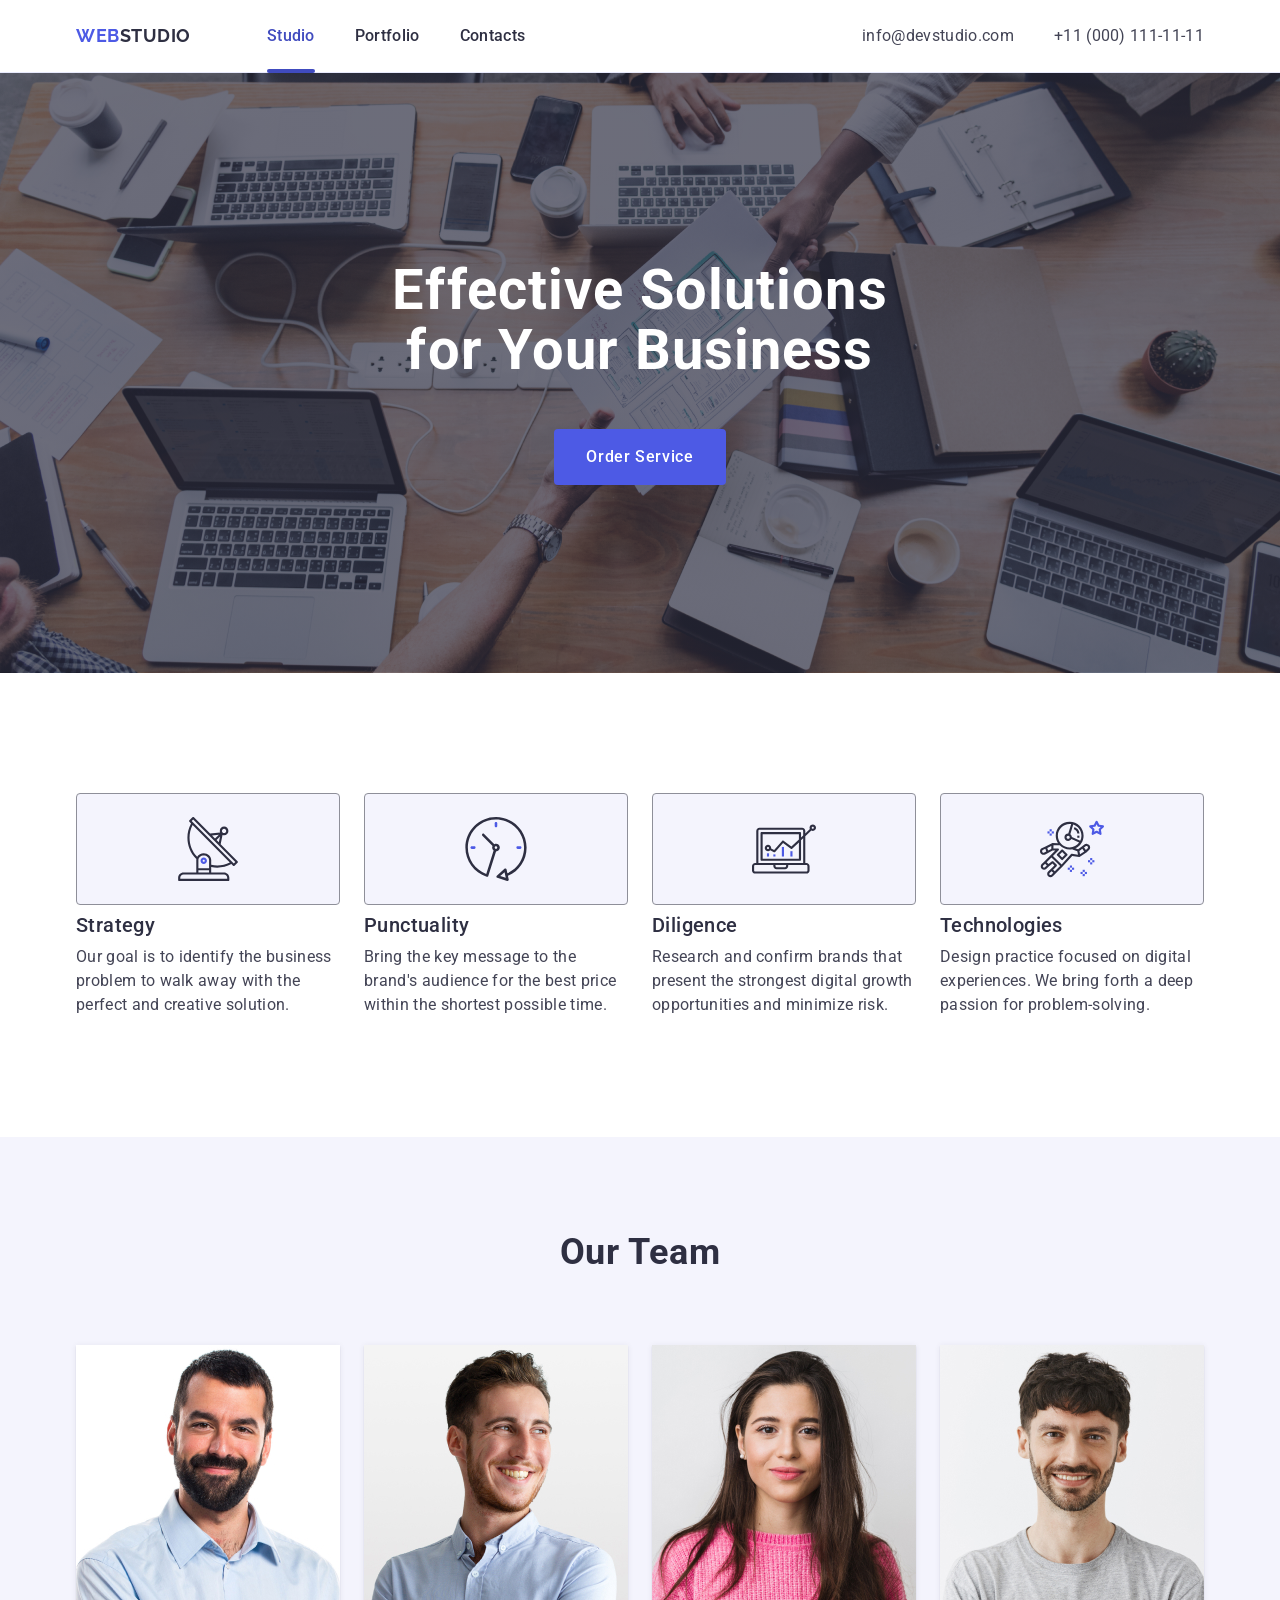
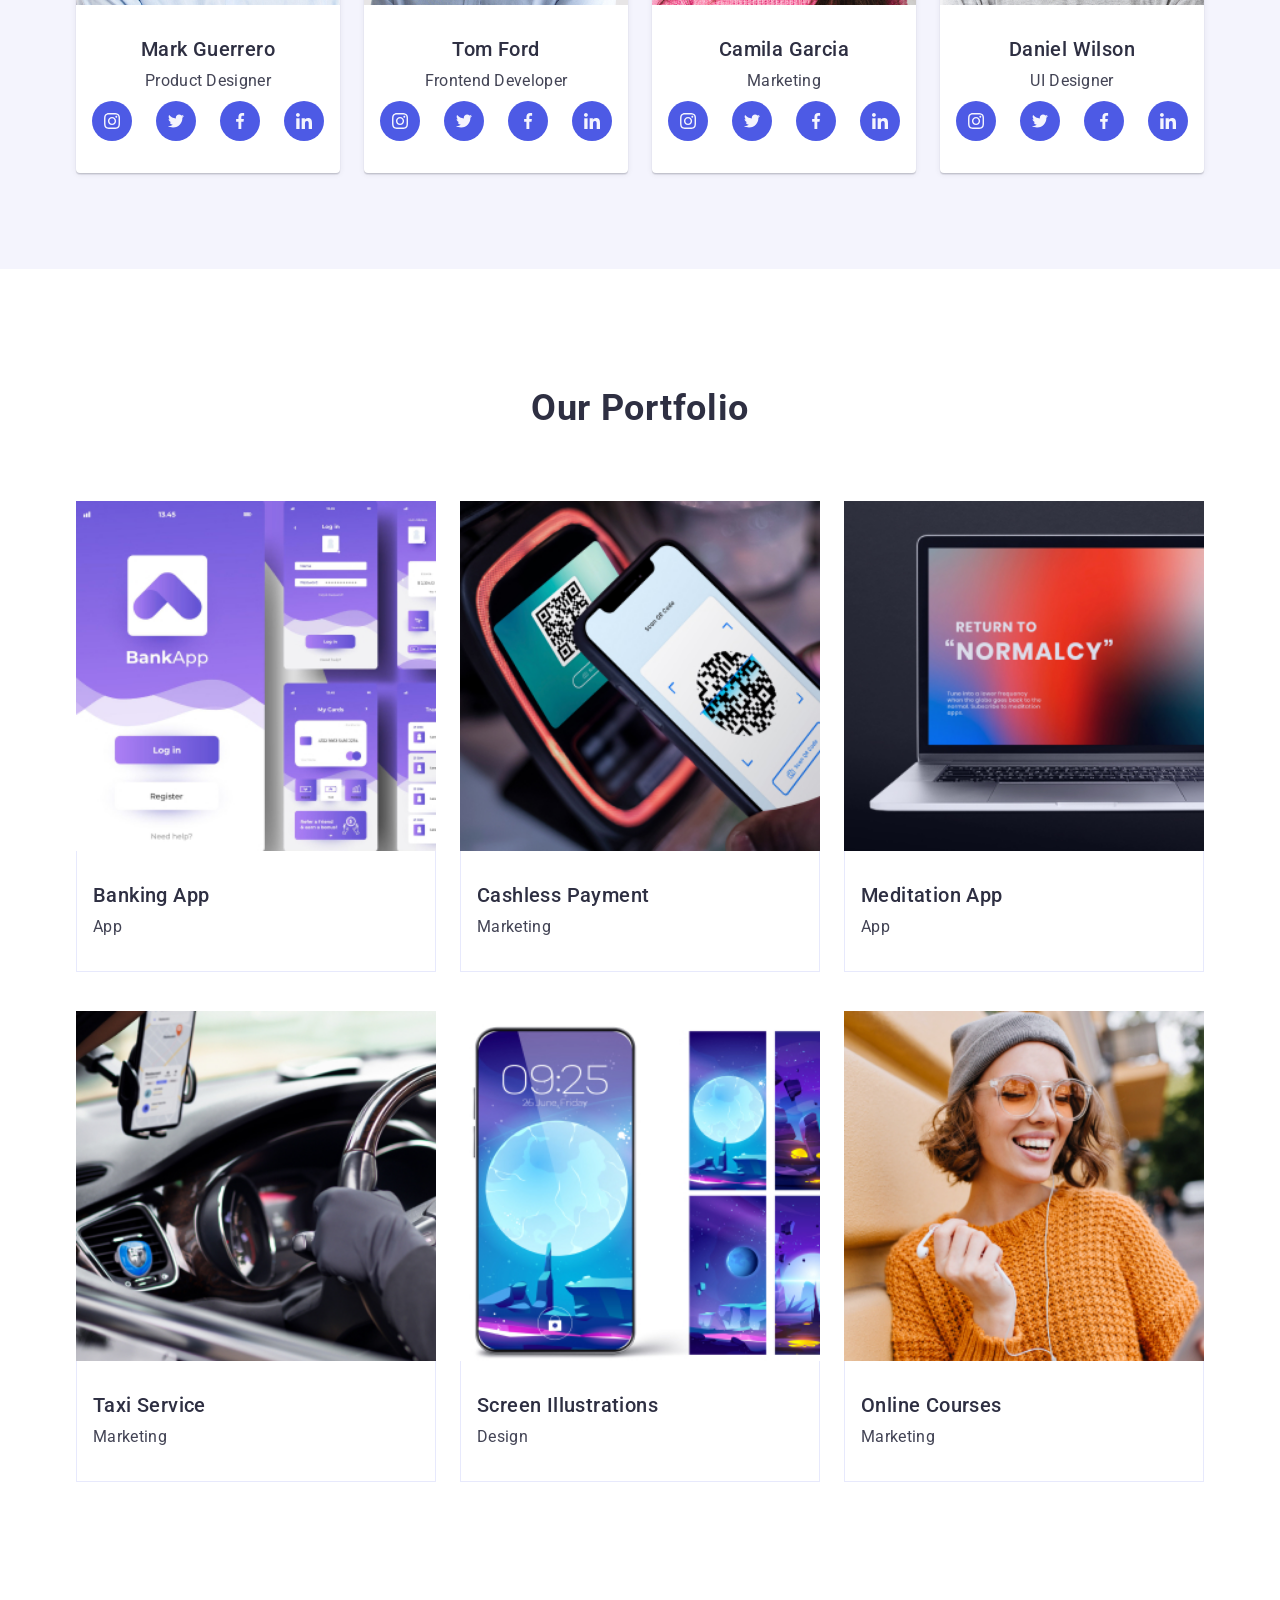
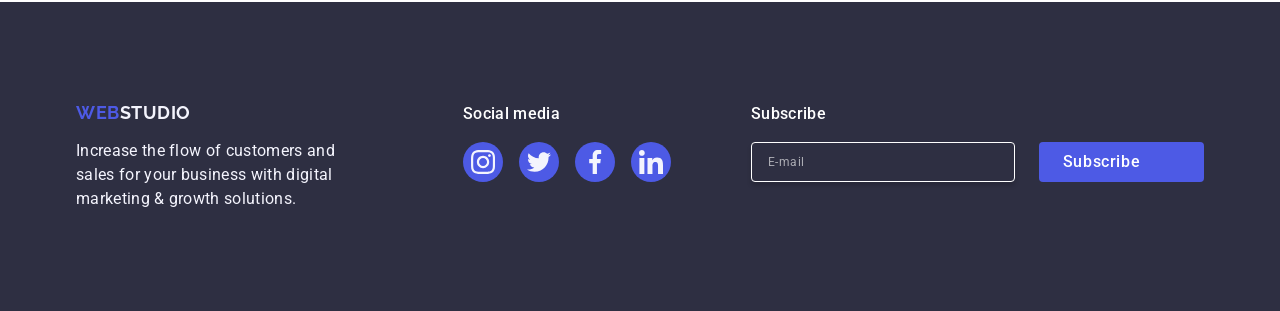
==== commit 7fc0cb73: "add murkup portfolio" ====
--- a/index.html
+++ b/index.html
@@ -1,530 +1,824 @@
- <!DOCTYPE html>
+<!DOCTYPE html>
 <html lang="en">
-<head>
-    <meta name="viewport">
+  <head>
+
     <meta charset="UTF-8" />
     <meta name="viewport" content="width=device-width, initial-scale=1.0" />
     <title>Web Studio</title>
-    <!-- Подключение Google Fonts -->
-    <link rel="preconnect" href="https://fonts.googleapis.com">
-    <link rel="preconnect" href="https://fonts.gstatic.com" crossorigin>
-    <link href="https://fonts.googleapis.com/css2?family=Raleway:wght@700&family=Roboto:wght@400;500;700&display=swap" rel="stylesheet">
-    <!-- Подключение стилей -->
-    
-    <link rel="stylesheet" href="https://cdnjs.cloudflare.com/ajax/libs/modern-normalize/3.0.1/modern-normalize.min.css" integrity="sha512-q6WgHqiHlKyOqslT/lgBgodhd03Wp4BEqKeW6nNtlOY4quzyG3VoQKFrieaCeSnuVseNKRGpGeDU3qPmabCANg==" crossorigin="anonymous" referrerpolicy="no-referrer" />
-    <link rel="stylesheet" href="https://cdnjs.cloudflare.com/ajax/libs/modern-normalize/3.0.1/modern-normalize.css" integrity="sha512-gnAN+RgTMylunXI7AMg+PtcUGpKZFkZJoFIkAWvdPFRrFJz3p2tx4+9xbjILRfN7CzoViMgS8vSf06fSQzWZjA==" crossorigin="anonymous" referrerpolicy="no-referrer" />
-    <link rel="stylesheet" href="./css/styles.css">
-</head>
-<body>
-    <!-- Header -->
+     <link
+      rel="stylesheet"
+      href="https://cdnjs.cloudflare.com/ajax/libs/modern-normalize/3.0.1/modern-normalize.min.css"
+      integrity="sha512-q6WgHqiHlKyOqslT/lgBgodhd03Wp4BEqKeW6nNtlOY4quzyG3VoQKFrieaCeSnuVseNKRGpGeDU3qPmabCANg=="
+      crossorigin="anonymous"
+      referrerpolicy="no-referrer"
+    />
+
+    <link rel="preconnect" href="https://fonts.googleapis.com" />
+    <link rel="preconnect" href="https://fonts.gstatic.com" crossorigin />
+    <link
+      href="https://fonts.googleapis.com/css2?family=Raleway:wght@700&family=Roboto:wght@400;500;700&display=swap"
+      rel="stylesheet"
+    />
+
+    <link rel="stylesheet" href="./css/styles-new.css" />
+  </head>
+
+  <body>
+    <!-- header-->
     <header class="page-header">
-        <div class="container header-container">
-          <nav class="header-nav">
-            <a class="logo header-logo" href="./index.html"
-              >Web<span class="logo-part">Studio</span></a
-            >
-            <ul class="nav-list">
-              <li class="nav-item">
-                <a class="nav-link current" href="./index.html">Studio</a>
-              </li>
-              <li class="nav-item"><a class="nav-link" href="">Portfolio</a></li>
-              <li class="nav-item"><a class="nav-link" href="">Contacts</a></li>
-            </ul>
-          </nav>
-  
-          <address class="contacts">
-            <ul class="contacts-list">
-              <li class="contacts-item">
-                <a class="contacts-link" href="mailto:info@devstudio.com"
-                  >info@devstudio.com</a
-                >
-              </li>
-              <li class="contacts-item">
-                <a class="contacts-link" href="tel:+110001111111"
-                  >+11 (000) 111-11-11</a
-                >
-              </li>
-            </ul>
-          </address>
-  
-          <button class="burger-btn" type="button" data-menu-open>
-            <svg class="burger-icon" width="24" height="24">
-              <use href="./images/icons.svg#icon-burger"></use>
+      <div class="container header-container">
+        <nav class="header-nav">
+          <a class="logo header-logo" href="./index.html"
+            >Web<span class="logo-part">Studio</span></a
+          >
+          <ul class="nav-list">
+            <li class="nav-item">
+              <a class="nav-link current" href="./index.html">Studio</a>
+            </li>
+            <li class="nav-item">
+              <a class="nav-link" href="">Portfolio</a>
+            </li>
+            <li class="nav-item"><a class="nav-link" href="">Contacts</a></li>
+          </ul>
+        </nav>
+
+        <address class="contacts">
+          <ul class="contacts-list">
+            <li class="contact-item">
+              <a class="contacts-link" href="mailto:info@devstudio.com"
+                >info@devstudio.com</a
+              >
+            </li>
+            <li class="contact-item">
+              <a class="contacts-link" href="tel:+110001111111"
+                >+11 (000) 111-11-11</a
+              >
+            </li>
+          </ul>
+        </address>
+
+        <button class="burger-btn" type="button" data-menu-open>
+          <svg class="burger-icon" width="24" height="24">
+            <use href="./images/icons.svg#icon-burger"></use>
+          </svg>
+        </button>
+      </div>
+
+      <!-- MOBILE MENU -->
+      <div class="mobile-menu" data-menu>
+        <div class="container mobile-menu-container">
+          <button class="mobile-menu-close" type="button" data-menu-close>
+            <svg class="mobile-menu-close-icon" width="8" height="8">
+              <use href="./images/icons.svg#icon-close"></use>
             </svg>
           </button>
+          <ul class="mobile-nav-list">
+            <li class="nav-item">
+              <a class="nav-link current" href="./index.html">Studio</a>
+            </li>
+            <li class="nav-item">
+              <a class="nav-link" href="">Portfolio</a>
+            </li>
+            <li class="nav-item"><a class="nav-link" href="">Contacts</a></li>
+          </ul>
+
+          <ul class="mobile-contacts-list">
+            <li class="mobile-contact-item">
+              <a
+                class="mobile-contacts-link active"
+                href="mailto:info@devstudio.com"
+                >info@devstudio.com</a
+              >
+            </li>
+            <li class="mobile-contact-item">
+              <a class="mobile-contacts-link" href="tel:+110001111111"
+                >+11 (000) 111-11-11</a
+              >
+            </li>
+          </ul>
+
+          <ul class="mobile-social-list social-list">
+            <li class="social-item">
+              <a class="social-link" href="">
+                <svg class="social-icon" width="24" height="24">
+                  <use href="./images/icons.svg#icon-instagram"></use></svg></a>
+            </li>
+            <li class="social-item">
+              <a class="social-link" href=""
+                ><svg class="social-icon" width="24" height="24">
+                  <use href="./images/icons.svg#icon-twitter"></use></svg></a>
+            </li>
+            <li class="social-item">
+              <a class="social-link" href=""
+                ><svg class="social-icon" width="24" height="24">
+                  <use href="./images/icons.svg#icon-facebook"></use></svg></a>
+            </li>
+            <li class="social-item">
+              <a class="social-link" href=""
+                ><svg class="social-icon" width="24" height="24">
+                  <use href="./images/icons.svg#icon-linkedin"></use></svg></a>
+            </li>
+          </ul>
         </div>
-  
-        <div class="mobile-menu" data-menu>
-          <div class="container mobile-menu-container">
-            <button class="mobile-menu-close" data-menu-close>Close</button>
-            <nav class="mobile-menu-nav">Studio
-                <p>Portfolio</p>
-                <p>Contacts</p>
-            </nav>
-            <address class="mobile-contact">
-              <ul class="mobile-contact-list">
-                <li class="mobile-contact-item">
-                  <a href="+11 (000) 111-11-11"></a>
-                </li>
-                <li>
-                  <a href="info@devstudio.com"></a>
-                </li>
-              </ul>
-              </address>
-            <div>
-                <ul class="social_media_list">
-                    <li class="social_media_item">
-                      <a href="https://www.instagram.com" class="social_media_link">
-                        <svg class="footer-icon" width="24" height="24">
-                          <use href="./images/icons.svg#icon-instagram"></use>
-                        </svg>
-                      </a>
-                    </li>
-                    <li class="social_media_item">
-                      <a href="https://x.com" class="social_media_link">
-                        <svg class="footer-icon" width="24" height="24">
-                          <use href="./images/icons.svg#icon-twitter"></use>
-                        </svg>
-                      </a>
-                    </li>
-                    <li class="social_media_item">
-                      <a href="https://www.facebook.com" class="social_media_link">
-                        <svg class="footer-icon" width="24" height="24">
-                          <use href="./images/icons.svg#icon-facebook"></use>
-                        </svg>
-                      </a>
-                    </li>
-                    <li class="social_media_item">
-                      <a href="https://www.linkedin.com" class="social_media_link">
-                        <svg class="footer-icon" width="24" height="24">
-                          <use href="./images/icons.svg#icon-linkedin"></use>
-                        </svg>
-                      </a>
-                    </li>
-                  </ul>
+      </div>
+    </header>
+    <!--main-->
+    <main>
+      <!--section hero-->
+
+      <section class="section-hero">
+        <div class="container">
+          <h1 class="hero-title">Effective Solutions for Your Business</h1>
+          <button class="hero-button" type="button" data-modal-open>
+            Order Service
+          </button>
+        </div>
+      </section>
+
+      <!--section 2-->
+      <section class="features">
+        <div class="container">
+          <h2 class="visually-hidden">Features</h2>
+          <ul class="features-list">
+            <li class="features-item">
+              <div class="features-wrappers">
+                <svg class="features-icon" width="64" height="64">
+                  <use href="./images/icons.svg#icon-antenna"></use>
+                </svg>
+              </div>
+              <h3 class="features-subtitle">Strategy</h3>
+              <p class="features-text">
+                Our goal is to identify the business problem to walk away with
+                the perfect and creative solution.
+              </p>
+            </li>
+            <li class="features-item">
+              <div class="features-wrappers">
+                <svg class="features-icon" width="64" height="64">
+                  <use href="./images/icons.svg#kicon-cloc"></use>
+                </svg>
+              </div>
+              <h3 class="features-subtitle">Punctuality</h3>
+              <p class="features-text">
+                Bring the key message to the brand's audience for the best price
+                within the shortest possible time.
+              </p>
+            </li>
+            <li class="features-item">
+              <div class="features-wrappers">
+                <svg class="features-icon" width="64" height="64">
+                  <use href="./images/icons.svg#icon-diagram-1"></use>
+                </svg>
+              </div>
+              <h3 class="features-subtitle">Diligence</h3>
+              <p class="features-text">
+                Research and confirm brands that present the strongest digital
+                growth opportunities and minimize risk.
+              </p>
+            </li>
+            <li class="features-item">
+              <div class="features-wrappers">
+                <svg class="features-icon" width="64" height="64">
+                  <use href="./images/icons.svg#icon-astronaut"></use>
+                </svg>
+              </div>
+              <h3 class="features-subtitle">Technologies</h3>
+              <p class="features-text">
+                Design practice focused on digital experiences. We bring forth a
+                deep passion for problem-solving.
+              </p>
+            </li>
+          </ul>
+        </div>
+      </section>
+
+      <!--section 3-->
+      <section class="team-section">
+        <div class="container">
+          <h2 class="team-title">Our Team</h2>
+          <ul class="team-list">
+            <li class="team-item">
+              <img
+                class="team-img"
+                srcset="
+                  ../images/Team/Team1.jpg  1x,
+                  ./images/Team/Team1@2x.jpg 2x
+                "
+                src="./images/Team/Team1.jpg"
+                alt="Team Card 1"
+                width="264"
+              />
+              <div class="team-item-wrapper">
+                <h3 class="team-subtitle">Mark Guerrero</h3>
+                <p class="team-subtitle-text">Product Designer</p>
+                <ul class="social-list">
+                  <li class="social-item">
+                    <a class="social-link" href="">
+                      <svg class="social-icon" width="16" height="16">
+                        <use
+                          href="./images/icons.svg#icon-instagram"
+                        ></use></svg></a>
+                  </li>
+                  <li class="social-item">
+                    <a class="social-link" href=""
+                      ><svg class="social-icon" width="16" height="16">
+                        <use href="./images/icons.svg#icon-twitter"></use></svg></a>
+                  </li>
+                  <li class="social-item">
+                    <a class="social-link" href=""
+                      ><svg class="social-icon" width="16" height="16">
+                        <use href="./images/icons.svg#icon-facebook"></use></svg></a>
+                  </li>
+                  <li class="social-item">
+                    <a class="social-link" href=""
+                      ><svg class="social-icon" width="16" height="16">
+                        <use href="./images/icons.svg#icon-linkedin"></use></svg></a>
+                  </li>
+                </ul>
+              </div>
+            </li>
+            <li class="team-item">
+              <img
+                class="team-img"
+                srcset="
+                  ./images/Team/Team2.jpg    1x,
+                  ./images/Team/Team2@2x.jpg 2x
+                "
+                src="./images/Team/Team2.jpg"
+                alt="Team Card 2"
+                width="264"
+              />
+              <div class="team-item-wrapper">
+                <h3 class="team-subtitle">Tom Ford</h3>
+                <p class="team-subtitle-text">Frontend Developer</p>
+                <ul class="social-list">
+                  <li class="social-item">
+                    <a class="social-link">
+                      <svg class="social-icon" width="16" height="16">
+                        <use
+                          href="./images/icons.svg#icon-instagram"
+                        ></use></svg></a>
+                  </li>
+                  <li class="social-item">
+                    <a class="social-link"
+                      ><svg class="social-icon" width="16" height="16">
+                        <use href="./images/icons.svg#icon-twitter"></use></svg></a>
+                  </li>
+                  <li class="social-item">
+                    <a class="social-link"
+                      ><svg class="social-icon" width="16" height="16">
+                        <use href="./images/icons.svg#icon-facebook"></use></svg></a>
+                  </li>
+                  <li class="social-item">
+                    <a class="social-link"
+                      ><svg class="social-icon" width="16" height="16">
+                        <use href="./images/icons.svg#icon-linkedin"></use></svg ></a>
+                  </li>
+                </ul>
+              </div>
+            </li>
+            <li class="team-item">
+              <img
+                class="team-img"
+                srcset="
+                  ./images/Team/Team3.jpg    1x,
+                  ./images/Team/Team3@2x.jpg 2x
+                "
+                src="./images/Team/Team3.jpg"
+                alt="Team Card 3"
+                width="264"
+              />
+              <div class="team-item-wrapper">
+                <h3 class="team-subtitle">Camila Garcia</h3>
+                <p class="team-subtitle-text">Marketing</p>
+                <ul class="social-list">
+                  <li class="social-item">
+                    <a class="social-link">
+                      <svg class="social-icon" width="16" height="16">
+                        <use
+                          href="./images/icons.svg#icon-instagram"></use></svg></a>
+                  </li>
+                  <li class="social-item">
+                    <a class="social-link">
+                        <svg class="social-icon" width="16" height="16">
+                        <use href="./images/icons.svg#icon-twitter"></use></svg></a>
+                  </li>
+                  <li class="social-item">
+                    <a class="social-link"
+                      ><svg class="social-icon" width="16" height="16">
+                        <use href="./images/icons.svg#icon-facebook"></use></svg></a>
+                  </li>
+                  <li class="social-item">
+                    <a class="social-link"
+                      ><svg class="social-icon" width="16" height="16">
+                        <use href="./images/icons.svg#icon-linkedin"></use></svg></a>
+                  </li>
+                </ul>
+              </div>
+            </li>
+            <li class="team-item">
+              <img
+                class="team-img"
+                srcset="
+                  ./images/Team/Team4.jpg    1x,
+                  ./images/Team/Team4@2x.jpg 2x
+                "
+                src="./images/Team/Team4.jpg"
+                alt="Team Card 4"
+                width="264"
+              />
+              <div class="team-item-wrapper">
+                <h3 class="team-subtitle">Daniel Wilson</h3>
+                <p class="team-subtitle-text">UI Designer</p>
+                <ul class="social-list">
+                  <li class="social-item">
+                    <a class="social-link">
+                      <svg class="social-icon" width="16" height="16">
+                        <use
+                          href="./images/icons.svg#icon-instagram"
+                      ></use></svg></a>
+                  </li>
+                  <li class="social-item">
+                    <a class="social-link"
+                      ><svg class="social-icon" width="16" height="16">
+                        <use href="./images/icons.svg#icon-twitter"></use></svg></a>
+                  </li>
+                  <li class="social-item">
+                    <a class="social-link"
+                      ><svg class="social-icon" width="16" height="16">
+                        <use href="./images/icons.svg#icon-facebook"></use></svg></a>
+                  </li>
+                  <li class="social-item">
+                    <a class="social-link"
+                      ><svg class="social-icon" width="16" height="16">
+                        <use href="./images/icons.svg#icon-linkedin"></use></svg></a>
+                  </li>
+                </ul>
+              </div>
+            </li>
+          </ul>
+        </div>
+      </section>
+      <!--section 4-->
+      <section class="portfolio">
+        <div class="container">
+          <h2 class="portfolio-title">Our Portfolio</h2>
+          <ul class="portfolio-list">
+            <li class="portfolio-card">
+              <div class="portfolio-wrapper">
+                <picture>
+                  <!-- Desktop -->
+                  <source
+                    media="(min-width: 1158px )"
+                    srcset="
+                      ./images/fotos/Card1_desk@1x.jpg 1x,
+                      ./images/fotos/Card1_desk@2x.jpg 2x
+                    "
+                  />
+
+                  <!-- Tablet -->
+                  <source
+                    media="(min-width: 768px )"
+                    srcset="
+                      ./images/fotos/Card1_tab@1x.jpg 1x,
+                      ./images/fotos/Card1_tab@2x.jpg 2x
+                    "
+                  />
+
+                  <!-- Mobile -->
+                  <source
+                    media="(max-width: 767px )"
+                    srcset="
+                      ./images/fotos/Card1_mob@1x.jpg 1x,
+                      ./images/fotos/Card1_mob@2x.jpg 2x
+                    "
+                  />
+
+                  <img
+                    class="portfolio-img"
+                    src="./images/fotos/Card1_mob@1x.jpg"
+                    alt="Banking app"
+                    width="360"
+                    height="300"
+                  />
+                </picture>
+
+                <p class="overlay">
+                  14 Stylish and User-Friendly App Design Concepts · Task
+                  Manager App · Calorie Tracker App · Exotic Fruit Ecommerce App
+                  · Cloud Storage App
+                </p>
+              </div>
+              <div class="portfolio-card-wrapper">
+                <h3 class="portfolio-subtitle">Banking App</h3>
+                <p class="portfolio-text">App</p>
+              </div>
+            </li>
+            <li class="portfolio-card">
+              <div class="portfolio-wrapper">
+                <picture>
+                  <!-- Desktop -->
+                  <source
+                    media="(min-width: 1158px )"
+                    srcset="
+                      ./images/fotos/Card2_desk@1x.jpg 1x,
+                      ./images/fotos/Card2_desk@2x.jpg 2x
+                    "
+                  />
+
+                  <!-- Tablet -->
+                  <source
+                    media="(min-width: 768px )"
+                    srcset="
+                      ./images/fotos/Card2_tab@1x.jpg 1x,
+                      ./images/fotos/Card2_tab@2x.jpg 2x
+                    "
+                  />
+
+                  <!-- Mobile -->
+                  <source
+                    media="(max-width: 767px )"
+                    srcset="
+                      ./images/fotos/Card2_mob@1x.jpg 1x,
+                      ./images/fotos/Card2_mob@2x.jpg 2x
+                    "
+                  />
+
+                  <img
+                    class="portfolio-img"
+                    src="./images/fotos/Card2_mob@1x.jpg"
+                    alt="Banking app"
+                    width="360"
+                    height="300"
+                  />
+                </picture>
+
+                <p class="overlay">
+                  14 Stylish and User-Friendly App Design Concepts · Task
+                  Manager App · Calorie Tracker App · Exotic Fruit Ecommerce App
+                  · Cloud Storage App
+                </p>
+              </div>
+              <div class="portfolio-card-wrapper">
+                <h3 class="portfolio-subtitle">Cashless Payment</h3>
+                <p class="portfolio-text">Marketing</p>
+              </div>
+            </li>
+            <li class="portfolio-card">
+              <div class="portfolio-wrapper">
+                <picture>
+                  <!-- Desktop -->
+                  <source
+                    media="(min-width: 1158px )"
+                    srcset="
+                      ./images/fotos/Card3_desk@1x.jpg 1x,
+                      ./images/fotos/Card3_desk@2x.jpg 2x
+                    "
+                  />
+
+                  <!-- Tablet -->
+                  <source
+                    media="(min-width: 768px )"
+                    srcset="
+                      ./images/fotos/Card3_tab@1x.jpg 1x,
+                      ./images/fotos/Card3_tab@2x.jpg 2x
+                    "
+                  />
+
+                  <!-- Mobile -->
+                  <source
+                    media="(max-width: 767px )"
+                    srcset="
+                      ./images/fotos/Card3_mob@1x.jpg 1x,
+                      ./images/fotos/Card3_mob@2x.jpg 2x
+                    "
+                  />
+
+                  <img
+                    class="portfolio-img"
+                    src="./images/fotos/Card3_mob@1x.jpg"
+                    alt="Banking app"
+                    width="360"
+                    height="300"
+                  />
+                </picture>
+                <p class="overlay">
+                  14 Stylish and User-Friendly App Design Concepts · Task
+                  Manager App · Calorie Tracker App · Exotic Fruit Ecommerce App
+                  · Cloud Storage App
+                </p>
+              </div>
+              <div class="portfolio-card-wrapper">
+                <h3 class="portfolio-subtitle">Meditation App</h3>
+                <p class="portfolio-text">App</p>
+              </div>
+            </li>
+            <li class="portfolio-card">
+              <div class="portfolio-wrapper">
+                <picture>
+                  <!-- Desktop -->
+                  <source
+                    media="(min-width: 1158px )"
+                    srcset="
+                      ./images/fotos/Card4_desk@1x.jpg 1x,
+                      ./images/fotos/Card4_desk@2x.jpg 2x
+                    "
+                  />
+
+                  <!-- Tablet -->
+                  <source
+                    media="(min-width: 768px )"
+                    srcset="
+                      ./images/fotos/Card4_tab@1x.jpg 1x,
+                      ./images/fotos/Card4_tab@2x.jpg 2x
+                    "
+                  />
+
+                  <!-- Mobile -->
+                  <source
+                    media="(max-width: 767px )"
+                    srcset="
+                      ./images/fotos/Card4_mob@1x.jpg 1x,
+                      ./images/fotos/Card4_mob@2x.jpg 2x
+                    "
+                  />
+
+                  <img
+                    class="portfolio-img"
+                    src="./images/fotos/Card4_mob@1x.jpg"
+                    alt="Banking app"
+                    width="360"
+                    height="300"
+                  />
+                </picture>
+                <p class="overlay">
+                  14 Stylish and User-Friendly App Design Concepts · Task
+                  Manager App · Calorie Tracker App · Exotic Fruit Ecommerce App
+                  · Cloud Storage App
+                </p>
+              </div>
+              <div class="portfolio-card-wrapper">
+                <h3 class="portfolio-subtitle">Taxi Service</h3>
+                <p class="portfolio-text">Marketing</p>
+              </div>
+            </li>
+            <li class="portfolio-card">
+              <div class="portfolio-wrapper">
+                <picture>
+                  <!-- Desktop -->
+                  <source
+                    media="(min-width: 1158px )"
+                    srcset="
+                      ./images/fotos/Card5_desk@1x.jpg 1x,
+                      ./images/fotos/Card5_desk@2x.jpg 2x
+                    "
+                  />
+
+                  <!-- Tablet -->
+                  <source
+                    media="(min-width: 768px )"
+                    srcset="
+                      ./images/fotos/Card5_tab@1x.jpg 1x,
+                      ./images/fotos/Card5_tab@2x.jpg 2x
+                    "
+                  />
+
+                  <!-- Mobile -->
+                  <source
+                    media="(max-width: 767px )"
+                    srcset="
+                      ./images/fotos/Card5_mob@1x.jpg 1x,
+                      ./images/fotos/Card5_mob@2x.jpg 2x
+                    "
+                  />
+
+                  <img
+                    class="portfolio-img"
+                    src="./images/fotos/Card5_mob@1x.jpg"
+                    alt="Banking app"
+                    width="360"
+                    height="300"
+                  />
+                </picture>
+                <p class="overlay">
+                  14 Stylish and User-Friendly App Design Concepts · Task
+                  Manager App · Calorie Tracker App · Exotic Fruit Ecommerce App
+                  · Cloud Storage App
+                </p>
+              </div>
+              <div class="portfolio-card-wrapper">
+                <h3 class="portfolio-subtitle">Screen Illustrations</h3>
+                <p class="portfolio-text">Design</p>
+              </div>
+            </li>
+            <li class="portfolio-card">
+              <div class="portfolio-wrapper">
+                <picture>
+                  <!-- Desktop -->
+                  <source
+                    media="(min-width: 1158px )"
+                    srcset="
+                      ./images/fotos/Card6_desk@1x.jpg 1x,
+                      ./images/fotos/Card6_desk@2x.jpg 2x
+                    "
+                  />
+
+                  <!-- Tablet -->
+                  <source
+                    media="(min-width: 768px )"
+                    srcset="
+                      ./images/fotos/Card6_tab@1x.jpg 1x,
+                      ./images/fotos/Card6_tab@2x.jpg 2x
+                    "
+                  />
+
+                  <!-- Mobile -->
+                  <source
+                    media="(max-width: 767px )"
+                    srcset="
+                      ./images/fotos/Card6_mob@1x.jpg 1x,
+                      ./images/fotos/Card6_mob@2x.jpg 2x
+                    "
+                  />
+
+                  <img
+                    class="portfolio-img"
+                    src="./images/fotos/Card6_mob@1x.jpg"
+                    alt="Banking app"
+                    width="360"
+                    height="300"
+                  />
+                </picture>
+                <p class="overlay">
+                  14 Stylish and User-Friendly App Design Concepts · Task
+                  Manager App · Calorie Tracker App · Exotic Fruit Ecommerce App
+                  · Cloud Storage App
+                </p>
+              </div>
+              <div class="portfolio-card-wrapper">
+                <h3 class="portfolio-subtitle">Online Courses</h3>
+                <p class="portfolio-text">Marketing</p>
+              </div>
+            </li>
+          </ul>
+        </div>
+      </section>
+    </main>
+
+    <!--Footer -->
+    <footer class="footer-page">
+      <div class="container footer-container">
+        <div class="div-logo-footer">
+          <a class="logo footer-logo" href="./index.html"
+            >Web<span class="logo-part">Studio</span></a
+          >
+          <p class="footer-text">
+            Increase the flow of customers and sales for your business with
+            digital marketing & growth solutions.
+          </p>
+        </div>
+
+        <div class="div-social-footer">
+          <p class="div-social-text">Social media</p>
+          <ul class="social-list">
+            <li class="social-item">
+              <a class="social-link" href="">
+                <svg class="social-icon" width="24" height="24">
+                  <use href="./images/icons.svg#icon-instagram"></use></svg></a>
+            </li>
+            <li class="social-item">
+              <a class="social-link" href=""
+                ><svg class="social-icon" width="24" height="24">
+                  <use href="./images/icons.svg#icon-twitter"></use></svg></a>
+            </li>
+            <li class="social-item">
+              <a class="social-link" href=""
+                ><svg class="social-icon" width="24" height="24">
+                  <use href="./images/icons.svg#icon-facebook"></use></svg></a>
+            </li>
+            <li class="social-item">
+              <a class="social-link" href=""
+                ><svg class="social-icon" width="24" height="24">
+                  <use href="./images/icons.svg#icon-linkedin"></use></svg></a>
+            </li>
+          </ul>
+        </div>
+        <div class="footer-form">
+          <p class="div-social-text">Subscribe</p>
+          <form class="form" name="reviever" autocomplete="off">
+            <label class="none">
+              <input
+                class="footer-input"
+                type="email"
+                name="user-email"
+                placeholder="E-mail"
+              />
+            </label>
+
+            <button class="footer-btn" type="submit">
+              Subscribe
+              <svg class="form-icon" width="24" height="24">
+                <use href="./images/icons.svg#icon-Frame"></use>
+              </svg>
+            </button>
+          </form>
+        </div>
+      </div>
+    </footer>
+
+    <!-- BACKdrope -->
+    <div class="backdrope" data-modal>
+      <div class="modal">
+        <button class="modal-btn" type="button" data-modal-close>
+          <svg class="modal-btn-icon" width="8" height="8">
+            <use href="./images/icons.svg#icon-close"></use>
+          </svg>
+        </button>
+        <p class="modal-caption">
+          Leave your contacts and we will call you back
+        </p>
+        <form class="modal-form" name="reviever" autocomplete="off">
+          <div class="modal-form-field">
+            <label class="modal-form-label" for="user-name">Name</label>
+            <div class="modal-form-wrapper">
+              <input
+                class="modal-form-input"
+                type="text"
+                name="user-name"
+                id="user-name"
+              />
+              <svg class="modal-form-icon" width="18" height="24">
+                <use href="./images/icons.svg#icon-person"></use>
+              </svg>
             </div>
           </div>
-        </div>
-      </header>
-    
-    <!-- Main Content -->
-<main class="main">
-    
-    <section class="main_section">
-        <div class="container">
-        <h1 class="main_title">Effective Solutions for Your Business</h1>
-        <button type="button" class="main_button" data-modal-open>Order Service</button>
-    </div>
-    </section>
-
-
-    <section class="custom_section">
-        <div class="container">
-        <h2 class="visually-hidden">Our Privileges</h2>
-        <ul class="privileges_list">
-            <li class="privilege_item">
-                <div class="privilege-icon">
-                    <svg class="icon-one" width="64" height="64">
-                    <use href="./images/icon_1.svg#icon-antenna"></use>
+          <div class="modal-form-field">
+            <label class="modal-form-label" for="user-phone">Phone</label>
+            <div class="modal-form-wrapper">
+              <input
+                class="modal-form-input"
+                type="tel"
+                name="user-phone"
+                id="user-phone"
+              />
+              <svg class="modal-form-icon" width="18" height="24">
+                <use href="./images/icons.svg#icon-phone"></use>
+              </svg>
+            </div>
+          </div>
+          <div class="modal-form-field">
+            <label class="modal-form-label" for="user-email">Email</label>
+            <div class="modal-form-wrapper">
+              <input
+                class="modal-form-input"
+                type="email"
+                name="user-email"
+                id="user-email"
+              />
+              <svg class="modal-form-icon" width="18" height="24">
+                <use href="./images/icons.svg#icon-email"></use>
+              </svg>
+            </div>
+          </div>
+
+          <div class="modal-form-field message">
+            <label class="modal-form-label" for="user-comment">Comment</label>
+            <textarea
+              class="modal-form-message"
+              name="user-comment"
+              id="user-comment"
+              placeholder="Text input"
+            ></textarea>
+          </div>
+
+          <!-- CHECKBOX -->
+          <div class="modal-form-agreement">
+            <input
+              class="visually-hidden"
+              type="checkbox"
+              name="user-privacy"
+              value="true"
+              id="user-privacy"
+            />
+            <label class="modal-form-agreement-text" for="user-privacy">
+              <span class="modal-form-checkbox">
+                <svg class="modal-form-checkbox-icon" width="10" height="8">
+                  <use href="./images/icons.svg#icon-vector"></use>
                 </svg>
-                </div>
-                <h3 class="privilege_header">Strategy</h3>
-                <p class="privilege_description">Our goal is to identify the business problem to walk away with the perfect and creative solution.</p>
-            </li>
-            <li class="privilege_item">
-                <div class="privilege-icon">
-                <svg class="icon-two" width="64" height="64">
-                    <use href="./images/Icon_2.svg#kicon-cloc"></use>
-                </svg>
-                </div>
-                <h3 class="privilege_header">Punctuality</h3>
-                <p class="privilege_description">Bring the key message to the brand's audience for the best price within the shortest possible time.</p>
-            </li>
-            <li class="privilege_item">
-                <div class="privilege-icon">
-                <svg class="icon-three" width="64" height="64">
-                    <use href="./images/icone_3.svg#icon-diagram-1"></use>
-                </svg>
-                </div>
-                <h3 class="privilege_header">Diligence</h3>
-                <p class="privilege_description">Research and confirm brands that present the strongest digital growth opportunities and minimize risk.</p>
-            </li>
-            <li class="privilege_item">
-                <div class="privilege-icon">
-                    <svg class="icon-for" width="64" height="64">
-                    <use href="./images/icon_4.svg#icon-astronaut"></use>
-                    </svg>
-
-                </div>
-                <h3 class="privilege_header">Technologies</h3>
-                <p class="privilege_description">Design practice focused on digital experiences. We bring forth a deep passion for problem-solving.</p>
-            </li>
-        </ul>
-    </div>
-    </section>
-
-    
-
-    <section class="team-header">
-        <div class="container">
-        <h2 class="team-info">Our Team</h2>
-        <ul class="team-list">
-            <li class="white-background">
-                 <img src="./images/mark_gurrero.jpg" alt="Mark Guerrero" width="264"/>
-                <div class="li-div">
-                <h3 class="team-h">Mark Guerrero</h3>
-                <p class="team-text">Product Designer</p>
-                
-                <ul class="socials-list">
-                    <li class="socials-item">
-                        <a href="https://www.instagram.com" class="socials-link">
-                            <svg class="socials-icon" width="16" height="16">
-                                <use href="./images/icons.svg#icon-instagram"></use>
-                            </svg>
-                        </a>
-                    </li> 
-                    <li class="socials-item">
-                        <a href="https://x.com" class="socials-link">
-                            <svg class="socials-icon" width="16" height="16">
-                                <use href="./images/icons.svg#icon-twitter"></use>
-                            </svg>
-                        </a>
-                    </li> 
-                    <li class="socials-item">
-                        <a href="https://www.facebook.com" class="socials-link">
-                            <svg class="socials-icon" width="16" height="16">
-                                <use href="./images/icons.svg#icon-facebook"></use>
-                            </svg>
-                        </a>
-                    </li> 
-                    <li class="socials-item">
-                        <a href="https://www.linkedin.com" class="socials-link">
-                            <svg class="socials-icon" width="16" height="16">
-                                <use href="./images/icons.svg#icon-linkedin"></use>
-                            </svg>
-                        </a>
-                    </li> 
-                </ul>
-                </div>
-           
-            <li class="white-background">
-                <img src="./images/tom_ford.jpg" alt="Tom Ford" width="264"/>
-                <div class="li-div">
-                <h3 class="team-h">Tom Ford</h3>
-                <p class="team-text">Frontend Developer</p>
-                <ul class="socials-list">
-                    <li class="socials-item">
-                        <a href="https://www.instagram.com" class="socials-link">
-                            <svg class="socials-icon" width="16" height="16">
-                                <use href="./images/icons.svg#icon-instagram"></use>
-                            </svg>
-                        </a>
-                    </li> 
-                    <li class="socials-item">
-                        <a href="https://x.com" class="socials-link">
-                            <svg class="socials-icon" width="16" height="16">
-                                <use href="./images/icons.svg#icon-twitter"></use>
-                            </svg>
-                        </a>
-                    </li> 
-                    <li class="socials-item">
-                        <a href="https://www.facebook.com" class="socials-link">
-                            <svg class="socials-icon" width="16" height="16">
-                                <use href="./images/icons.svg#icon-facebook"></use>
-                            </svg>
-                        </a>
-                    </li> 
-                    <li class="socials-item">
-                        <a href="https://www.linkedin.com" class="socials-link">
-                            <svg class="socials-icon" width="16" height="16">
-                                <use href="./images/icons.svg#icon-linkedin"></use>
-                            </svg>
-                        </a>
-                    </li> 
-                </ul>
-                </div>
-            
-            
-            
-            <li class="white-background">
-                <img src="./images/camila_garcia.jpg" alt="Camila Garcia" width="264"/>
-                <div class="li-div">
-                <h3 class="team-h">Camila Garcia</h3>
-                <p class="team-text">Marketing</p>
-                <ul class="socials-list">
-                    <li class="socials-item">
-                        <a href="https://www.instagram.com" class="socials-link">
-                            <svg class="socials-icon" width="16" height="16">
-                                <use href="./images/icons.svg#icon-instagram"></use>
-                            </svg>
-                        </a>
-                    </li> 
-                    <li class="socials-item">
-                        <a href="https://x.com" class="socials-link">
-                            <svg class="socials-icon" width="16" height="16">
-                                <use href="./images/icons.svg#icon-twitter"></use>
-                            </svg>
-                        </a>
-                    </li> 
-                    <li class="socials-item">
-                        <a href="https://www.facebook.com" class="socials-link">
-                            <svg class="socials-icon" width="16" height="16">
-                                <use href="./images/icons.svg#icon-facebook"></use>
-                            </svg>
-                        </a>
-                    </li> 
-                    <li class="socials-item">
-                        <a href="https://www.linkedin.com" class="socials-link">
-                            <svg class="socials-icon" width="16" height="16">
-                                <use href="./images/icons.svg#icon-linkedin"></use>
-                            </svg>
-                        </a>
-                    </li> 
-                </ul>
-                </div>
-            
-            <li class="white-background">
-                <img src="./images/daniel_wilson.jpg" alt="Daniel Wilson" width="264"/>
-                <div class="li-div">
-                <h3 class="team-h">Daniel Wilson</h3>
-                <p class="team-text">UI Designer</p>
-                <ul class="socials-list">
-                    <li class="socials-item">
-                        <a href="https://www.instagram.com" class="socials-link">
-                            <svg class="socials-icon" width="16" height="16">
-                                <use href="./images/icons.svg#icon-instagram"></use>
-                            </svg>
-                        </a>
-                    </li> 
-                    <li class="socials-item">
-                        <a href="https://x.com" class="socials-link">
-                            <svg class="socials-icon" width="16" height="16">
-                                <use href="./images/icons.svg#icon-twitter"></use>
-                            </svg>
-                        </a>
-                    </li> 
-                    <li class="socials-item">
-                        <a href="https://www.facebook.com" class="socials-link">
-                            <svg class="socials-icon" width="16" height="16">
-                                <use href="./images/icons.svg#icon-facebook"></use>
-                            </svg>
-                        </a>
-                    </li> 
-                    <li class="socials-item">
-                        <a href="https://www.linkedin.com" class="socials-link">
-                            <svg class="socials-icon" width="16" height="16">
-                                <use href="./images/icons.svg#icon-linkedin"></use>
-                            </svg>
-                        </a>
-                    </li> 
-                </ul>
-            </div>  
-            </ul>
-    </div>
-    </section>
-
-     <!-- Portfolio -->
-     <section class="portolio-section">
-        <div class="container">
-        <h2 class="team-info">Our Portfolio</h2>
-        <ul class="portfolio-list">
-            <li class="portfolio-li">
-                <div class="img-popup">
-            <img src="./images/img.jpg" alt="banking" width="360">
-            <p class="portfolio-popup">14 Stylish and User-Friendly App Design Concepts · Task Manager App · Calorie Tracker App · Exotic Fruit Ecommerce App · Cloud Storage App</p>
-        </div>
-            <div class="portfolio-divli">
-            <h3 class="portfolio-h">Banking App</h3>
-            <p class="portfolio-text">App</p>
-        </div>
-        </li>
-        <li class="portfolio-li">
-            <div class="img-popup">
-            <img src="./images/Cashless_Payment.jpg" alt="pay" width="360">
-            <p class="portfolio-popup">14 Stylish and User-Friendly App Design Concepts · Task Manager App · Calorie Tracker App · Exotic Fruit Ecommerce App · Cloud Storage App</p>
-        </div> 
-            <div class="portfolio-divli">
-            <h3 class="portfolio-h">Cashless Payment</h3>
-            <p class="portfolio-text">Marketing</p>
-        </div>
-        </li>
-        <li class="portfolio-li">
-            <div class="img-popup">
-            <img src="./images/Mediation_app.jpg" alt="media" width="360">
-            <p class="portfolio-popup">14 Stylish and User-Friendly App Design Concepts · Task Manager App · Calorie Tracker App · Exotic Fruit Ecommerce App · Cloud Storage App</p>
-        </div> 
-            <div class="portfolio-divli">
-            <h3 class="portfolio-h">Meditation App</h3>
-            <p class="portfolio-text">App</p>
-        </div>
-        </li>
-        <li class="portfolio-li">
-            <div class="img-popup">
-            <img src="./images/Taxi_Service.jpg" alt="taxi" width="360">
-            <p class="portfolio-popup">14 Stylish and User-Friendly App Design Concepts · Task Manager App · Calorie Tracker App · Exotic Fruit Ecommerce App · Cloud Storage App</p>
-        </div> 
-            <div class="portfolio-divli">
-            <h3 class="portfolio-h">Taxi Service</h3>
-            <p class="portfolio-text">Marketing</p>
-        </div>
-        </li>
-        <li class="portfolio-li">
-            <div class="img-popup">
-            <img src="./images/Screen_Illustrations.jpg" alt="screen" width="360">
-            <p class="portfolio-popup">14 Stylish and User-Friendly App Design Concepts · Task Manager App · Calorie Tracker App · Exotic Fruit Ecommerce App · Cloud Storage App</p>
-        </div>
-            <div class="portfolio-divli">
-            <h3 class="portfolio-h">Screen Illustrations</h3>
-            <p class="portfolio-text">Design</p>
-        </div>
-        </li>
-        <li class="portfolio-li">
-            <div class="img-popup">
-            <img src="./images/Online_Courses.jpg" alt="courses" width="360">
-            <p class="portfolio-popup">14 Stylish and User-Friendly App Design Concepts · Task Manager App · Calorie Tracker App · Exotic Fruit Ecommerce App · Cloud Storage App</p>
-        </div>
-            <div class="portfolio-divli">
-            <h3 class="portfolio-h">Online Courses</h3>
-            <p class="portfolio-text">Marketing</p>
-        </div>
-        </li>
-        </ul>
-    </div>
-    </section>
-</main>
-
- <!-- Footer -->
- <footer class="footer">
-    <div class="container">
-        <div class="footer-heder">    
-    <a href="./index.html" class="footer_logo">Web<span class="footer_logo_span">Studio</span></a>
-    <p class="footer_description">Increase the flow of customers and sales for your business with digital marketing & growth solutions.</p>
-</div>
-    <div class="social_media_container">
-        <p class="footer-social-text">Social media</p>
-    
-
-        <!-- List of social media icons -->
-        <ul class="social_media_list">
-          <li class="social_media_item">
-            <a href="https://www.instagram.com" class="social_media_link">
-              <svg class="footer-icon" width="24" height="24">
-                <use href="./images/icons.svg#icon-instagram"></use>
-              </svg>
-            </a>
-          </li>
-          <li class="social_media_item">
-            <a href="https://x.com" class="social_media_link">
-              <svg class="footer-icon" width="24" height="24">
-                <use href="./images/icons.svg#icon-twitter"></use>
-              </svg>
-            </a>
-          </li>
-          <li class="social_media_item">
-            <a href="https://www.facebook.com" class="social_media_link">
-              <svg class="footer-icon" width="24" height="24">
-                <use href="./images/icons.svg#icon-facebook"></use>
-              </svg>
-            </a>
-          </li>
-          <li class="social_media_item">
-            <a href="https://www.linkedin.com" class="social_media_link">
-              <svg class="footer-icon" width="24" height="24">
-                <use href="./images/icons.svg#icon-linkedin"></use>
-              </svg>
-            </a>
-          </li>
-        </ul>
-    </div>
-    <div class="form-container">
-        <p class="form-title">Subscribe</p>
-        <form class="subscribe-form">
-            <label class="form-label">
-                <input class="label-input"
-                    type="email" 
-                    name="email" 
-                    placeholder="E-mail" 
-                />
-            </label>
-            <button type="submit" class="form-button">
-                Subscribe
-                <svg class="form-button-icon" width="24" height="24">
-                    <use href="./images/icons.svg#icon-frame"></use>
-                </svg>
-            </button>
-        </form>
-    </div>
-</div>
-</footer>
-<div class="modal-container backdrop " data-modal>
-    <div class="modal">
-      <button type="button" class="modal-close-btn" data-modal-close>
-        <svg class="close-icon" width="8" height="8">
-          <use href="./images/icons.svg#icon-close"></use>
-        </svg>
-      </button>
-      <p class="modal-text">Leave your contacts and we will call you back</p>
-      <form class="modal-form">
-        <div class="form-group-name">
-          <label class="form-label" for="user-name">Name</label>
-          <div class="input-container">
-            <input class="form-input" id="user-name" name="user-name" type="text">
-            <svg class="input-icon" width="18" height="24">
-              <use href="./images/icons.svg#icon-person"></use>
-            </svg>
-          </div>
-        </div>
-        <div class="form-group-name">
-          <label class="form-label" for="user-phone">Phone</label>
-          <div class="input-container">
-            <input class="form-input" id="user-phone" name="user-phone" type="text">
-            <svg class="input-icon" width="18" height="24">
-              <use href="./images/icons.svg#icon-phone"></use>
-            </svg>
-          </div>
-        </div>
-        <div class="form-group-name">
-          <label class="form-label" for="user-email">Email</label>
-          <div class="input-container">
-            <input class="form-input" id="user-email" name="user-email" type="text">
-            <svg class="input-icon" width="18" height="24">
-              <use href="./images/icons.svg#icon-email"></use>
-            </svg>
-          </div>
-        </div>
-        <div class="form-group">
-          <label class="form-label" for="user-comment">Comment</label>
-          <textarea
-          class="form-textarea" 
-          id="user-comment" 
-          name="user-comment" 
-          placeholder="Text input"></textarea>
-        </div>
-
-        <div class="form-checkbox">
-            <input
-              id="user-privacy"
-              type="checkbox"
-              value="true"
-              name="user-privacy"
-              class="input-checkbox visually-hidden"/>
-            <label for="user-privacy" class="label-checkbox">
-                <span class="span-checkbox">
-                    <svg class="svg-checkbox" width="10" height="8">
-                      <use href="./images/icons.svg#icon-vector"></use>
-                    </svg>
-                  </span>
-              I accept the terms and conditions of the
-              <a href="#" class="link-checkbox">Privacy Policy</a>
+              </span>
+              <span
+                >I accept the terms and conditions of the
+                <a class="modal-form-agreement-link" href="#"
+                  >Privacy Policy</a
+                ></span
+              >
             </label>
           </div>
-          <button type="submit" class="form-submit-btn">
-            Send
-          </button>
+          <button class="low-btn" type="submit">Send</button>
         </form>
+      </div>
     </div>
-</div>
-<script src="./js/modal.js"></script>
-<script src="./js/menu.js"></script>
-</body>
-</html>
+    <script src="./js/modal.js"></script>
+    <script src="./js/menu.js"></script>
+  </body>
+</html>
--- a/css/styles-new.css
+++ b/css/styles-new.css
@@ -0,0 +1,1197 @@
+.hide {
+    display: none;
+  }
+  
+  /* #region Body */
+  body {
+    font-family: "Roboto", sans-serif;
+    color: #434455;
+    background-color: #fff;
+  }
+  h1,
+  h2,
+  h3,
+  h4,
+  h5,
+  h6,
+  p {
+    margin: 0;
+  }
+  ul,
+  ol {
+    list-style-type: none;
+    margin: 0;
+    padding: 0;
+  }
+  a {
+    text-decoration: none;
+  }
+  img {
+    display: block;
+    max-width: 100%;
+    height: auto;
+  }
+  
+  .visually-hidden {
+    position: absolute;
+    width: 1px;
+    height: 1px;
+    margin: -1px;
+    border: 0;
+    padding: 0;
+    white-space: nowrap;
+    clip: rect(0 0 0 0);
+    clip-path: inset(100%);
+    overflow: hidden;
+  }
+  
+  button {
+    cursor: pointer;
+    padding: 0;
+  }
+  /* #endregion */
+  
+  /* common */
+  .container {
+    max-width: 320px;
+    padding: 0 16px;
+    margin: 0 auto;
+  }
+  
+  @media screen and (min-width: 768px) {
+    .container {
+      max-width: 768px;
+    }
+  }
+  @media screen and (min-width: 1158px) {
+    .container {
+      max-width: 1158px;
+      padding: 0 15px;
+    }
+  }
+  
+  /* #region Header */
+  .page-header {
+    border-bottom: 1px solid #e7e9fc;
+    box-shadow: 0 1px 6px 0 rgba(46, 47, 66, 0.08),
+      0 1px 1px 0 rgba(46, 47, 66, 0.16), 0 2px 1px 0 rgba(46, 47, 66, 0.08);
+    background: #fff;
+  }
+  .header-container {
+    display: flex;
+    align-items: center;
+    justify-content: space-between;
+  }
+  .nav-list {
+    display: none;
+  }
+  .contacts {
+    display: none;
+  }
+  
+  .logo {
+    font-family: "Raleway", sans-serif;
+    font-weight: 700;
+    font-size: 18px;
+    line-height: 1.17;
+    letter-spacing: 0.03em;
+    text-transform: uppercase;
+    color: #4d5ae5;
+  }
+  .header-logo {
+    display: block;
+    padding: 16px 0;
+  }
+  .header-logo .logo-part {
+    color: #2e2f42;
+  }
+  .burger-btn {
+    border: none;
+    background-color: transparent;
+  }
+  .burger-icon {
+    display: block;
+    fill: #2f2f37;
+  }
+  
+  @media screen and (min-width: 768px) {
+    .burger-btn {
+      display: none;
+    }
+  
+    .header-nav {
+      display: flex;
+      align-items: center;
+    }
+  
+    .header-logo {
+      display: block;
+      padding: 24px 0;
+      margin-right: 120px;
+    }
+  
+    .nav-list {
+      display: flex;
+      align-items: center;
+      gap: 40px;
+    }
+    .nav-link {
+      display: block;
+      padding: 24px 0;
+      font-weight: 500;
+      font-size: 16px;
+      line-height: 1.5;
+      letter-spacing: 0.02em;
+      color: #2e2f42;
+      transition: color 250ms cubic-bezier(0.4, 0, 0.2, 1);
+    }
+    .nav-link:hover,
+    .nav-link:focus {
+      color: #404bbf;
+    }
+  
+    .nav-link.current {
+      position: relative;
+    }
+    .nav-link.current::after {
+      content: "";
+      border-radius: 2px;
+      width: 100%;
+      height: 4px;
+      background-color: #404bbf;
+      position: absolute;
+      left: 0;
+      bottom: -1px;
+    }
+    .contacts {
+      display: block;
+      font-style: normal;
+      margin-left: auto;
+    }
+    .contacts-list {
+      display: flex;
+      flex-direction: column;
+      gap: 12px;
+    }
+    .contacts-link {
+      display: block;
+      font-size: 12px;
+      line-height: 1.17;
+      letter-spacing: 0.04em;
+      color: #434455;
+      transition: color 250ms cubic-bezier(0.4, 0, 0.2, 1);
+    }
+  
+    .contacts-link:hover,
+    .contacts-link:focus,
+    .nav-link.current {
+      color: #404bbf;
+    }
+  }
+  
+  @media screen and (min-width: 1158px) {
+    .header-logo {
+      margin-right: 76px;
+    }
+  
+    .contacts-list {
+      flex-direction: row;
+      align-items: center;
+      gap: 40px;
+    }
+  
+    .contacts-link {
+      padding: 24px 0;
+      font-size: 16px;
+      line-height: 1.5;
+      letter-spacing: 0.02em;
+    }
+  }
+  
+  /*  MOBILE MENU */
+  
+  .mobile-menu {
+    position: fixed;
+    top: 0;
+    left: 0;
+    width: 100%;
+    height: 100%;
+    background-color: #fff;
+  
+    opacity: 0;
+    visibility: hidden;
+    pointer-events: none;
+    transition: opacity 250ms cubic-bezier(0.4, 0, 0.2, 1),
+      visibility 250ms cubic-bezier(0.4, 0, 0.2, 1);
+  }
+  .mobile-menu.is-open {
+    opacity: 1;
+    visibility: visible;
+    pointer-events: auto;
+  }
+  .mobile-menu-container {
+    position: relative;
+    padding-top: 72px;
+    padding-bottom: 40px;
+  
+    display: flex;
+    flex-direction: column;
+    height: 100%;
+  }
+  
+  .mobile-menu-close {
+    position: absolute;
+    top: 24px;
+    right: 24px;
+  
+    display: flex;
+    justify-content: center;
+    align-items: center;
+    padding: 0;
+  
+    width: 24px;
+    height: 24px;
+    background-color: #e7e9fc;
+    border-radius: 50%;
+    border: 1px solid rgba(0, 0, 0, 0.1);
+  
+    transition: background-color 250ms cubic-bezier(0.4, 0, 0.2, 1),
+      border 250ms cubic-bezier(0.4, 0, 0.2, 1);
+  }
+  
+  .mobile-menu-close:hover,
+  .mobile-menu-close:focus,
+  .mobile-menu-close:active {
+    background-color: #404bbf;
+    border: none;
+  }
+  .mobile-menu-close:hover .mobile-menu-close-icon,
+  .mobile-menu-close:focus .mobile-menu-close-icon,
+  .mobile-menu-close:active .mobile-menu-close-icon {
+    fill: #fff;
+  }
+  
+  .mobile-nav-list {
+    display: flex;
+    align-items: flex-start;
+    justify-content: flex-start;
+    flex-direction: column;
+  
+    margin-bottom: auto;
+    gap: 40px;
+  }
+  
+  .mobile-nav-list .nav-link {
+    font-weight: 700;
+    font-size: 36px;
+    line-height: 1.11;
+    letter-spacing: 0.02em;
+    color: #2e2f42;
+  }
+  
+  .mobile-nav-list .nav-link.current {
+    color: #404bbf;
+  }
+  .mobile-contacts-list {
+    display: flex;
+    align-items: flex-start;
+    justify-content: flex-start;
+    flex-direction: column;
+    gap: 24px;
+    margin-bottom: 48px;
+  }
+  .mobile-contacts-link {
+    font-weight: 500;
+    font-size: 20px;
+    line-height: 1.2;
+    letter-spacing: 0.02em;
+  
+    color: #2e2f42;
+    transition: color 250ms cubic-bezier(0.4, 0, 0.2, 1);
+  }
+  .mobile-contacts-link.active {
+    color: #4d5ae5;
+  }
+  
+  .mobile-contacts-link:hover,
+  .mobile-contacts-link:focus,
+  .mobile-contacts-link:active {
+    color: #4d5ae5;
+  }
+  .mobile-social-list.social-list {
+    justify-content: space-evenly;
+    gap: 40px;
+  }
+  .mobile-social-list .social-link:active {
+    background-color: #404bbf;
+  }
+  
+  @media screen and (min-width: 768px) {
+    .mobile-menu {
+      display: none;
+    }
+  }
+  
+  /* #endregion */
+  
+  /* #region Hero */
+  .section-hero {
+    max-width: 320px;
+    padding: 72px 0;
+    margin: 0 auto;
+    color: #fff;
+    background-color: #2e2f42;
+  
+    background-image: linear-gradient(
+        to bottom,
+        rgba(46, 47, 66, 0.7),
+        rgba(46, 47, 66, 0.7)
+      ),
+      url(../images/Hero/Dark-bg_mob@1x.jpg);
+    background-repeat: no-repeat;
+    background-position: center;
+    background-size: cover;
+  }
+  
+  @media (min-resolution: 192dpi), (min-resolution: 2dppx) {
+    .section-hero {
+      background-image: linear-gradient(
+          rgba(46, 47, 66, 0.7),
+          rgba(46, 47, 66, 0.7)
+        ),
+        url(../images/Hero/Dark-bg_mob@2x.jpg);
+    }
+  }
+  
+  @media screen and (min-width: 768px) {
+    .section-hero {
+      max-width: 768px;
+      padding: 112px 0;
+  
+      background-image: linear-gradient(
+          rgba(46, 47, 66, 0.7),
+          rgba(46, 47, 66, 0.7)
+        ),
+        url(../images/Hero/Dark-bg_tab@1x.jpg);
+    }
+    @media screen and (min-width: 768px) and (min-resolution: 192dpi),
+      (min-resolution: 2dppx) {
+      .section-hero {
+        background-image: linear-gradient(
+            rgba(46, 47, 66, 0.7),
+            rgba(46, 47, 66, 0.7)
+          ),
+          url(../images/Hero/Dark-bg_tab@2x.jpg);
+      }
+    }
+  }
+  
+  @media screen and (min-width: 1158px) {
+    .section-hero {
+      max-width: 1440px;
+      padding: 188px 0;
+      background-image: linear-gradient(
+          rgba(46, 47, 66, 0.7),
+          rgba(46, 47, 66, 0.7)
+        ),
+        url(../images/Hero/people-office_desk@1x.jpg);
+    }
+    @media screen and (min-width: 1158px) and (min-resolution: 192dpi),
+      (min-resolution: 2dppx) {
+      .section-hero {
+        background-image: linear-gradient(
+            rgba(46, 47, 66, 0.7),
+            rgba(46, 47, 66, 0.7)
+          ),
+          url(../images/Hero/people-office_desk@2x.jpg);
+      }
+    }
+  }
+  
+  .hero-title {
+    max-width: 216px;
+    font-weight: 700;
+    font-size: 36px;
+    line-height: 1.1;
+    letter-spacing: 0.02em;
+    text-align: center;
+    color: #fff;
+    margin: 0 auto;
+    margin-bottom: 72px;
+  }
+  @media screen and (min-width: 768px) {
+    .hero-title {
+      font-size: 56px;
+      line-height: 1.07;
+      max-width: 496px;
+      margin-bottom: 36px;
+    }
+  }
+  
+  @media screen and (min-width: 1158px) {
+    .hero-title {
+      margin-bottom: 48px;
+    }
+  }
+  .section-hero .hero-button {
+    display: block;
+    margin: 0 auto;
+    background-color: #4d5ae5;
+    font-weight: 500;
+    font-size: 16px;
+    line-height: 1.5;
+    letter-spacing: 0.04em;
+    color: #fff;
+    font-family: inherit;
+    border-radius: 4px;
+    padding: 16px 32px;
+    min-width: 169px;
+    min-height: 56px;
+    border: 0px;
+    text-align: center;
+    cursor: pointer;
+    transition: background-color 250ms cubic-bezier(0.4, 0, 0.2, 1);
+  }
+  
+  .section-hero .hero-button:hover,
+  .section-hero .hero-button:focus {
+    background-color: #404bbf;
+  }
+  /* #endregion Hero */
+  
+  /* #region Features */
+  .features {
+    padding: 96px 0;
+  }
+  
+  @media screen and (min-width: 1158px) {
+    .features {
+      padding: 120px 0;
+    }
+  }
+  
+  .features-list {
+    display: flex;
+    flex-direction: column;
+    gap: 72px;
+  }
+  @media screen and (min-width: 768px) {
+    .features-list {
+      flex-direction: row;
+      flex-wrap: wrap;
+      column-gap: 24px;
+    }
+  }
+  /* Check it */
+  @media screen and (min-width: 1158px) {
+    .features-list {
+      gap: 24px;
+      justify-content: center;
+    }
+  }
+  
+  @media screen and (min-width: 768px) {
+    .features-item {
+      width: calc((100% - 24px) / 2);
+    }
+  }
+  @media screen and (min-width: 1158px) {
+    .features-item {
+      width: calc((100% - 72px) / 4);
+    }
+  }
+  
+  .features-wrappers {
+    display: none;
+  }
+  @media screen and (min-width: 1158px) {
+    .features-wrappers {
+      display: flex;
+      justify-content: center;
+      align-items: center;
+      border: 1px solid #8e8f99;
+      border-radius: 4px;
+      width: 100%;
+      min-height: 112px;
+      background: #f4f4fd;
+      margin-bottom: 8px;
+    }
+  }
+  
+  .features-subtitle {
+    font-weight: 700;
+    font-size: 36px;
+    line-height: 1.1;
+    letter-spacing: 0.02em;
+    text-align: center;
+    color: #2e2f42;
+    margin-bottom: 8px;
+  }
+  
+  @media screen and (min-width: 768px) {
+    .features-subtitle {
+      text-align: start;
+    }
+  }
+  @media screen and (min-width: 1158px) {
+    .features-subtitle {
+      font-weight: 500;
+      font-size: 20px;
+      line-height: 1.2;
+    }
+  }
+  .features-text {
+    font-weight: 500;
+    line-height: 1.5;
+    letter-spacing: 0.02em;
+    color: #434455;
+  }
+  
+  @media screen and (min-width: 1158px) {
+    .features-text {
+      font-weight: 400;
+    }
+  }
+  
+  /* #endregion Features */
+  
+  /* #region Team */
+  .team-section {
+    background: #f4f4fd;
+    padding: 96px 0;
+  }
+  
+  .team-title {
+    font-weight: 700;
+    font-size: 36px;
+    line-height: 1.11;
+    letter-spacing: 0.02em;
+    text-align: center;
+    margin-bottom: 72px;
+    color: #2e2f42;
+    text-transform: capitalize;
+  }
+  .team-list {
+    display: flex;
+    flex-direction: column;
+    justify-content: center;
+    align-items: center;
+    gap: 72px;
+  }
+  @media screen and (min-width: 768px) {
+    .team-list {
+      flex-direction: row;
+      flex-wrap: wrap;
+      gap: 64px 24px;
+    }
+  }
+  .team-item {
+    background: #fff;
+    box-shadow: 0 2px 1px 0 rgba(46, 47, 66, 0.08),
+      0 1px 1px 0 rgba(46, 47, 66, 0.16), 0 1px 6px 0 rgba(46, 47, 66, 0.08);
+    border-radius: 0 0 4px 4px;
+  }
+  
+  @media screen and (max-width: 767px) {
+    .social-link:active {
+      background-color: #404bbf;
+    }
+  }
+  
+  @media screen and (min-width: 1158px) {
+    .team-item {
+      flex-basis: calc((100% - 72px) / 4);
+    }
+  }
+  .team-item-wrapper {
+    padding: 32px 0;
+  }
+  .team-subtitle {
+    font-weight: 500;
+    font-size: 20px;
+    line-height: 1.2;
+    letter-spacing: 0.02em;
+    color: #2e2f42;
+    text-align: center;
+    margin-bottom: 8px;
+  }
+  .team-subtitle-text {
+    line-height: 1.5;
+    letter-spacing: 0.02em;
+    text-align: center;
+    color: #434455;
+    margin-bottom: 8px;
+  }
+  .social-list {
+    display: flex;
+    align-items: center;
+    justify-content: center;
+    flex-direction: row;
+    gap: 24px;
+  }
+  .social-item {
+    width: 40px;
+    height: 40px;
+  }
+  .social-link {
+    display: flex;
+    width: 100%;
+    height: 100%;
+    justify-content: center;
+    align-items: center;
+    border-radius: 50%;
+    background-color: #4d5ae5;
+    cursor: pointer;
+    transition: background-color 250ms cubic-bezier(0.4, 0, 0.2, 1);
+  }
+  .social-link:hover,
+  .social-link:focus {
+    background-color: #404bbf;
+  }
+  .social-icon {
+    fill: #f4f4fd;
+  }
+  
+  /* #endregion Team */
+  
+  /* #region Portfolio */
+  
+  .portfolio {
+    padding: 96px 0;
+  }
+  @media screen and (min-width: 1158px) {
+    .portfolio {
+      padding: 120px 0;
+    }
+  }
+  
+  .portfolio-title {
+    font-weight: 700;
+    font-size: 36px;
+    line-height: 1.11;
+    letter-spacing: 0.02em;
+    text-align: center;
+    color: #2e2f42;
+    text-transform: capitalize;
+    margin-bottom: 72px;
+  }
+  
+  .portfolio-list {
+    display: flex;
+    flex-direction: row;
+    flex-wrap: wrap;
+    gap: 48px;
+  }
+  
+  @media screen and (min-width: 768px) {
+    .portfolio-list {
+      gap: 72px 24px;
+    }
+  }
+  
+  @media screen and (min-width: 1158px) {
+    .portfolio-list {
+      gap: 39px 24px;
+    }
+  }
+  @media screen and (max-width: 1157px) {
+    .portfolio-card {
+      box-shadow: 0px 1px 6px rgba(46, 47, 66, 0.08),
+        0px 1px 1px rgba(46, 47, 66, 0.16), 0px 2px 1px rgba(46, 47, 66, 0.08);
+    }
+  }
+  @media screen and (min-width: 768px) {
+    .portfolio-card {
+      flex-basis: calc((100% - 24px) / 2);
+    }
+  }
+  @media screen and (min-width: 1158px) {
+    .portfolio-card {
+      flex-basis: calc((100% - 48px) / 3);
+      transition: box-shadow 250ms cubic-bezier(0.4, 0, 0.2, 1);
+    }
+  }
+  @media screen and (min-width: 1158px) {
+    .portfolio-card:hover {
+      box-shadow: 0px 1px 6px rgba(46, 47, 66, 0.08),
+        0px 1px 1px rgba(46, 47, 66, 0.16), 0px 2px 1px rgba(46, 47, 66, 0.08);
+    }
+  }
+  
+  .portfolio-card-wrapper {
+    display: flex;
+    align-items: flex-start;
+    justify-content: center;
+    flex-direction: column;
+    gap: 8px;
+    padding: 32px 16px;
+    border-bottom: 1px solid #e7e9fc;
+    border-left: 1px solid #e7e9fc;
+    border-right: 1px solid #e7e9fc;
+  }
+  .portfolio-subtitle {
+    font-weight: 500;
+    font-size: 20px;
+    line-height: 1.2;
+    letter-spacing: 0.02em;
+    color: #2e2f42;
+  }
+  .portfolio-text {
+    line-height: 1.5;
+    letter-spacing: 0.02em;
+    color: #434455;
+  }
+  
+  /* Overlay */
+  .portfolio-wrapper {
+    position: relative;
+    overflow: hidden;
+  }
+  .overlay {
+    display: flex;
+    justify-content: center;
+  
+    position: absolute;
+    top: 0;
+    left: 0;
+    width: 100%;
+    height: 100%;
+    padding: 40px 32px;
+  
+    transform: translateY(100%);
+  
+    line-height: 1.5;
+    letter-spacing: 0.02em;
+    color: #f4f4fd;
+    background-color: #4d5ae5;
+    transition: transform 250ms cubic-bezier(0.4, 0, 0.2, 1);
+  }
+  .portfolio-card:hover .overlay {
+    transform: translateY(0);
+  }
+  
+  /* #endregion Portfolio */
+  
+  /* #region Footer */
+  
+  .footer-page {
+    padding: 96px 0;
+    background-color: #2e2f42;
+  }
+  
+  @media screen and (min-width: 768px) {
+    .footer-page {
+      padding-top: 99px;
+      padding-bottom: 93px;
+    }
+  }
+  @media screen and (min-width: 1158px) {
+    .footer-page {
+      padding: 100px 0;
+    }
+  }
+  
+  .footer-container {
+    display: flex;
+    flex-direction: column;
+    gap: 72px;
+    text-align: center;
+  }
+  
+  @media only screen and (min-width: 768px) and (max-width: 1157px) {
+    .footer-container {
+      padding: 0 108px;
+    }
+  }
+  
+  @media screen and (min-width: 768px) {
+    .footer-container {
+      flex-direction: row;
+      flex-wrap: wrap;
+      gap: 72px 24px;
+      text-align: start;
+    }
+  }
+  @media screen and (min-width: 1158px) {
+    .footer-container {
+      align-items: baseline;
+      column-gap: 0;
+    }
+  }
+  
+  @media screen and (min-width: 1158px) {
+    .div-logo-footer {
+      margin-right: auto;
+    }
+  }
+  .footer-logo {
+    display: block;
+    margin-bottom: 16px;
+  }
+  
+  .footer-logo .logo-part {
+    color: #f4f4fd;
+  }
+  .footer-text {
+    text-align: left;
+    line-height: 1.5;
+    letter-spacing: 0.02em;
+    color: #f4f4fd;
+  }
+  @media screen and (min-width: 768px) {
+    .footer-text {
+      max-width: 264px;
+    }
+  }
+  .div-social-text {
+    font-weight: 500;
+    line-height: 1.5;
+    letter-spacing: 0.02em;
+    color: #fff;
+    margin-bottom: 16px;
+  }
+  
+  @media screen and (min-width: 1158px) {
+    .div-social-footer {
+      margin-right: 80px;
+    }
+  }
+  
+  .div-social-footer .social-list {
+    gap: 16px;
+  }
+  .div-social-footer .social-link:hover,
+  .div-social-footer .social-link:focus {
+    background-color: #31d0aa;
+  }
+  .form {
+    display: flex;
+    flex-direction: column;
+    gap: 16px;
+  }
+  @media only screen and (min-width: 768px) {
+    .form {
+      flex-direction: row;
+      gap: 24px;
+    }
+  }
+  
+  .footer-input {
+    border: 1px solid #fff;
+    border-radius: 4px;
+    width: 288px;
+    height: 40px;
+    background-color: transparent;
+    box-shadow: 0 4px 4px 0 rgba(0, 0, 0, 0.15);
+    opacity: 0.3;
+    padding-left: 16px;
+    outline: transparent;
+    color: #fff;
+  }
+  
+  @media screen and (min-width: 768px) {
+    .footer-input {
+      width: 264px;
+      margin-bottom: 0;
+    }
+  }
+  @media screen and (min-width: 1158px) {
+    .footer-input {
+      font-size: 12px;
+      line-height: 2;
+      letter-spacing: 0.04em;
+      opacity: 1;
+    }
+  }
+  
+  .footer-input::placeholder {
+    font-size: 12px;
+    line-height: 2;
+    letter-spacing: 0.04em;
+    color: #fff;
+    opacity: 0.6;
+  }
+  @media screen and (min-width: 1158px) {
+    .footer-input::placeholder {
+      font-size: 12px;
+      line-height: 2;
+      letter-spacing: 0.04em;
+      color: #fff;
+    }
+  }
+  
+  .footer-btn {
+    display: flex;
+    justify-content: center;
+    align-items: center;
+    margin: 0 auto;
+  
+    min-width: 165px;
+    height: 40px;
+  
+    font-weight: 500;
+    line-height: 1.5;
+    letter-spacing: 0.04em;
+  
+    border-radius: 4px;
+    border: none;
+    color: #fff;
+    background-color: #4d5ae5;
+  
+    cursor: pointer;
+  
+    transition: background-color 250ms cubic-bezier(0.4, 0, 0.2, 1);
+  }
+  .footer-btn:hover,
+  .footer-btn:focus {
+    background-color: #404bbf;
+  }
+  .form-icon {
+    margin-left: 16px;
+  }
+  
+  /* #endregion Footer */
+  
+  /* #region backdrope */
+  .backdrope {
+    position: fixed;
+    top: 0;
+    left: 0;
+    width: 100%;
+    height: 100%;
+    background: rgba(46, 47, 66, 0.4);
+  
+    opacity: 0;
+    visibility: hidden;
+    pointer-events: none;
+    transition: opacity 250ms cubic-bezier(0.4, 0, 0.2, 1),
+      visibility 250ms cubic-bezier(0.4, 0, 0.2, 1);
+  }
+  .backdrope.is-open {
+    opacity: 1;
+    visibility: visible;
+    pointer-events: auto;
+  }
+  
+  .modal {
+    width: 288px;
+    min-height: 584px;
+    padding: 72px 16px 24px;
+  
+    position: absolute;
+    top: 50%;
+    left: 50%;
+  
+    border-radius: 4px;
+    box-shadow: 0 1px 1px 0 rgba(0, 0, 0, 0.14), 0 1px 3px 0 rgba(0, 0, 0, 0.12),
+      0 2px 1px 0 rgba(0, 0, 0, 0.2);
+    background: #fcfcfc;
+  
+    transform: translateX(-50%) translateY(-50%);
+    transition: transform 250ms cubic-bezier(0.4, 0, 0.2, 1);
+  }
+  @media only screen and (min-width: 768px) {
+    .modal {
+      width: 408px;
+      padding: 72px 24px 24px;
+    }
+  }
+  .modal-btn {
+    position: absolute;
+    top: 24px;
+    right: 24px;
+  
+    display: flex;
+    justify-content: center;
+    align-items: center;
+    padding: 0;
+  
+    width: 24px;
+    height: 24px;
+    background-color: #e7e9fc;
+    border-radius: 50%;
+    border: 1px solid rgba(0, 0, 0, 0.1);
+  
+    cursor: pointer;
+  
+    transition: background-color 250ms cubic-bezier(0.4, 0, 0.2, 1),
+      border 250ms cubic-bezier(0.4, 0, 0.2, 1);
+  }
+  
+  .modal-btn:hover,
+  .modal-btn:focus {
+    background-color: #404bbf;
+    border: none;
+  }
+  .modal-btn:hover .modal-btn-icon,
+  .modal-btn:focus .modal-btn-icon {
+    fill: #fff;
+  }
+  
+  .modal-btn-icon {
+    transition: fill 250ms cubic-bezier(0.4, 0, 0.2, 1);
+    fill: #2e2f42;
+  }
+  .modal-caption {
+    margin-bottom: 16px;
+    font-weight: 500;
+    line-height: 1.5;
+    letter-spacing: 0.02em;
+    text-align: center;
+    font-weight: 500;
+    color: #2e2f42;
+  }
+  
+  .modal-form-field {
+    margin-bottom: 8px;
+  }
+  .modal-form-field.message {
+    margin-bottom: 16px;
+  }
+  .modal-form-label {
+    display: block;
+    margin-bottom: 4px;
+  
+    font-size: 12px;
+    line-height: 1.17;
+    letter-spacing: 0.04em;
+    color: #8e8f99;
+  }
+  .modal-form-wrapper {
+    position: relative;
+  }
+  .modal-form-input {
+    width: 100%;
+    height: 40px;
+    padding: 8px 38px;
+    border: 1px solid rgba(46, 47, 66, 0.4);
+    border-radius: 4px;
+    background-color: transparent;
+    outline: transparent;
+    transition: border-color 250ms cubic-bezier(0.4, 0, 0.2, 1);
+  }
+  .modal-form-icon {
+    position: absolute;
+    top: 50%;
+    left: 16px;
+    transform: translateY(-50%);
+    pointer-events: none;
+    fill: #2e2f42;
+    transition: fill 250ms cubic-bezier(0.4, 0, 0.2, 1);
+  }
+  .modal-form-input:focus + .modal-form-icon {
+    fill: #4d5ae5;
+  }
+  .modal-form-input:focus {
+    border-color: #4d5ae5;
+  }
+  
+  .modal-form-message {
+    border: 1px solid rgba(46, 47, 66, 0.4);
+    border-radius: 4px;
+    width: 100%;
+    height: 120px;
+    resize: none;
+    padding: 8px 16px;
+    color: rgba(46, 47, 66, 0.4);
+  
+    outline: transparent;
+    background-color: transparent;
+  
+    font-size: 12px;
+    line-height: 1.17;
+    letter-spacing: 0.04em;
+    transition: border-color 250ms cubic-bezier(0.4, 0, 0.2, 1);
+  }
+  
+  .modal-form-message:focus {
+    border-color: #4d5ae5;
+  }
+  
+  .modal-form-message::placeholder {
+    color: rgba(46, 47, 66, 0.4);
+  }
+  /* #endregion backdrope */
+  
+  /* #region checkbox */
+  .modal-form-agreement {
+    margin-bottom: 24px;
+  }
+  
+  .modal-form-agreement-text {
+    display: flex;
+    align-items: center;
+    font-size: 12px;
+    line-height: 1.17;
+    letter-spacing: 0.04em;
+    color: #8e8f99;
+  }
+  .modal-form-checkbox {
+    display: inline-flex;
+    justify-content: center;
+    align-items: center;
+    flex-shrink: 0;
+  
+    width: 16px;
+    height: 16px;
+    margin-right: 8px;
+  
+    border-radius: 2px;
+    border: 1px solid rgba(46, 47, 66, 0.4);
+  
+    cursor: pointer;
+    fill: transparent;
+    transition: background-color 250ms cubic-bezier(0.4, 0, 0.2, 1),
+      border 250ms cubic-bezier(0.4, 0, 0.2, 1),
+      fill 250ms cubic-bezier(0.4, 0, 0.2, 1);
+  }
+  
+  input[type="checkbox"]:checked
+    + .modal-form-agreement-text
+    .modal-form-checkbox {
+    background-color: #404bbf;
+    border: none;
+    fill: #f4f4fd;
+  }
+  
+  input[type="checkbox"]:focus-visible
+    + .modal-form-agreement-text
+    .modal-form-checkbox {
+    outline: 2px solid #404bbf;
+    outline-offset: 2px;
+  }
+  
+  .modal-form-agreement-link {
+    line-height: 1.3;
+    text-decoration: underline;
+    text-decoration-skip-ink: none;
+    color: #4d5ae5;
+  }
+  .low-btn {
+    display: block;
+    margin: 0 auto;
+  
+    border-radius: 4px;
+  
+    min-width: 169px;
+    height: 56px;
+  
+    border: 0;
+    cursor: pointer;
+  
+    font-weight: 500;
+    font-size: 16px;
+    line-height: 1.5;
+    letter-spacing: 0.04em;
+    color: #fff;
+    background-color: #4d5ae5;
+    box-shadow: 0 4px 4px 0 rgba(0, 0, 0, 0.15);
+  
+    transition: background-color 250ms cubic-bezier(0.4, 0, 0.2, 1);
+  }
+  .low-btn:hover,
+  .low-btn:focus {
+    background-color: #404bbf;
+  }
+  
+  /* #endregion checkbox */
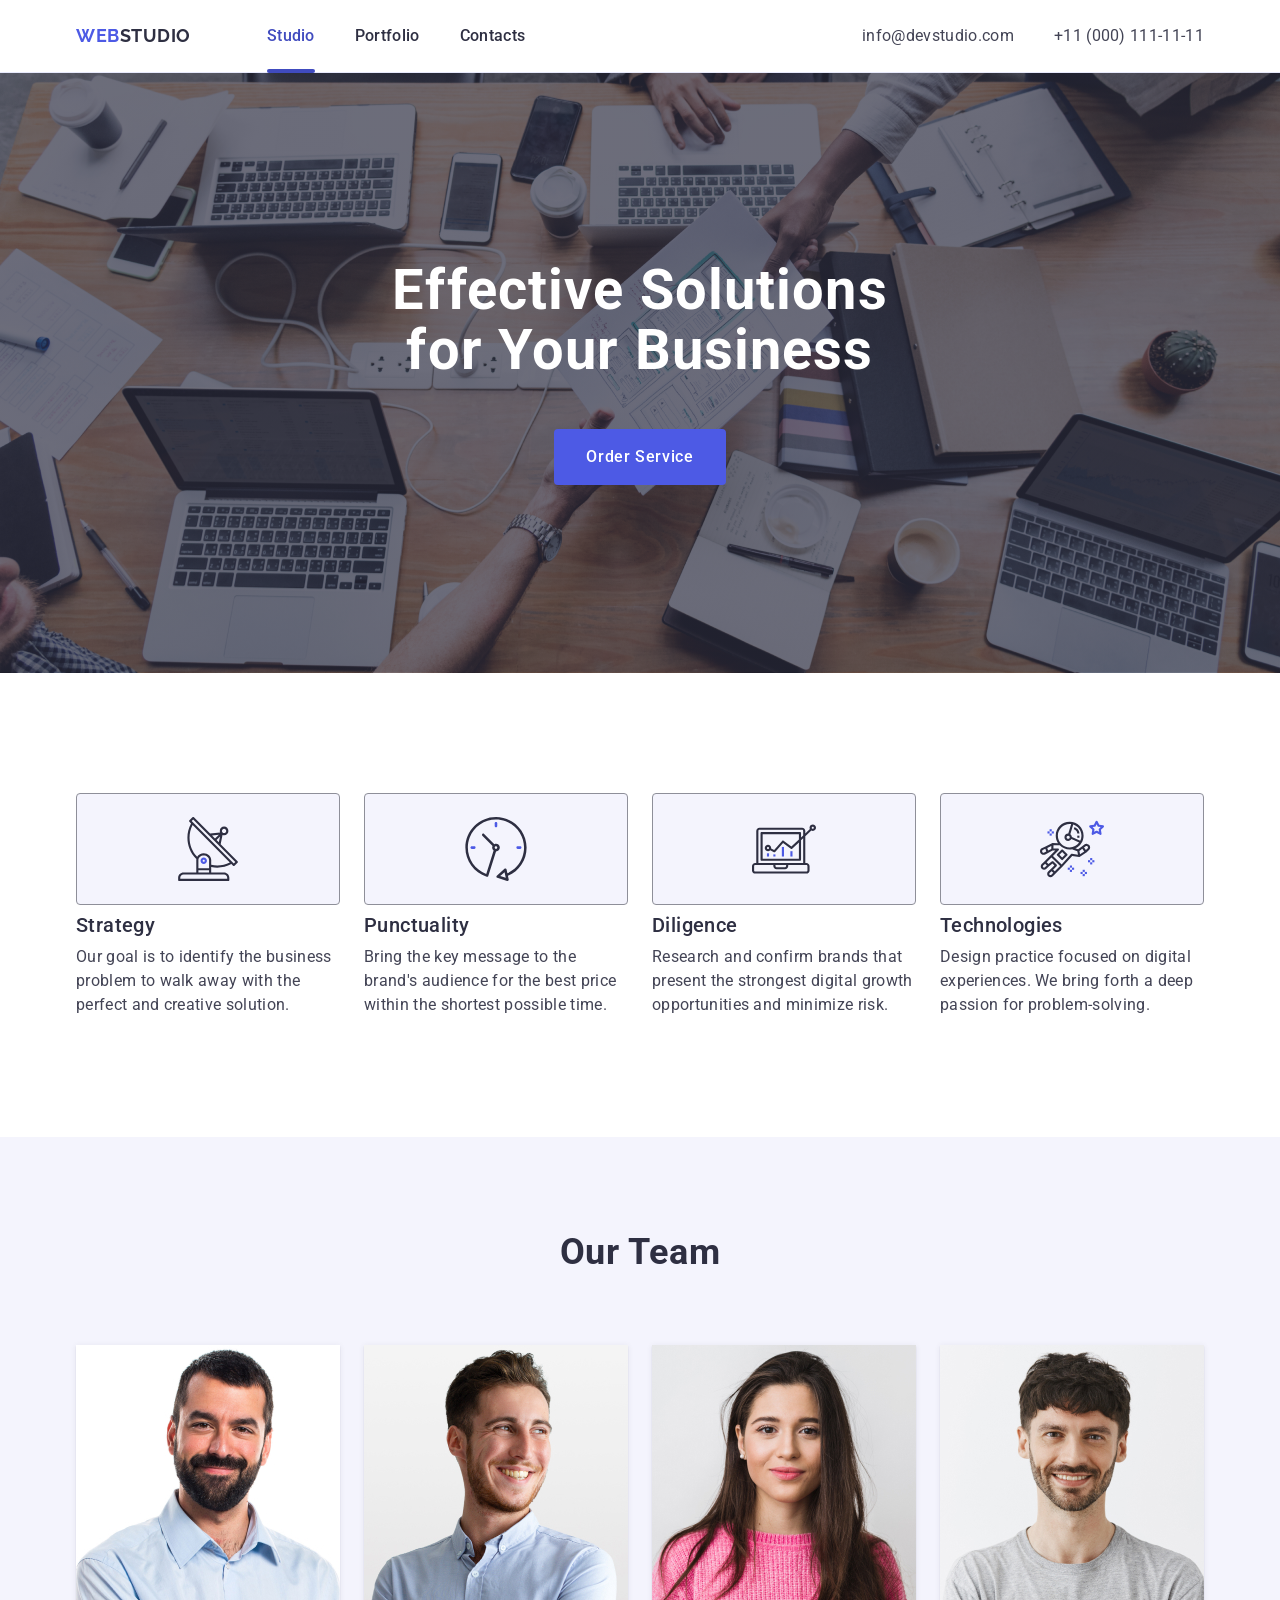
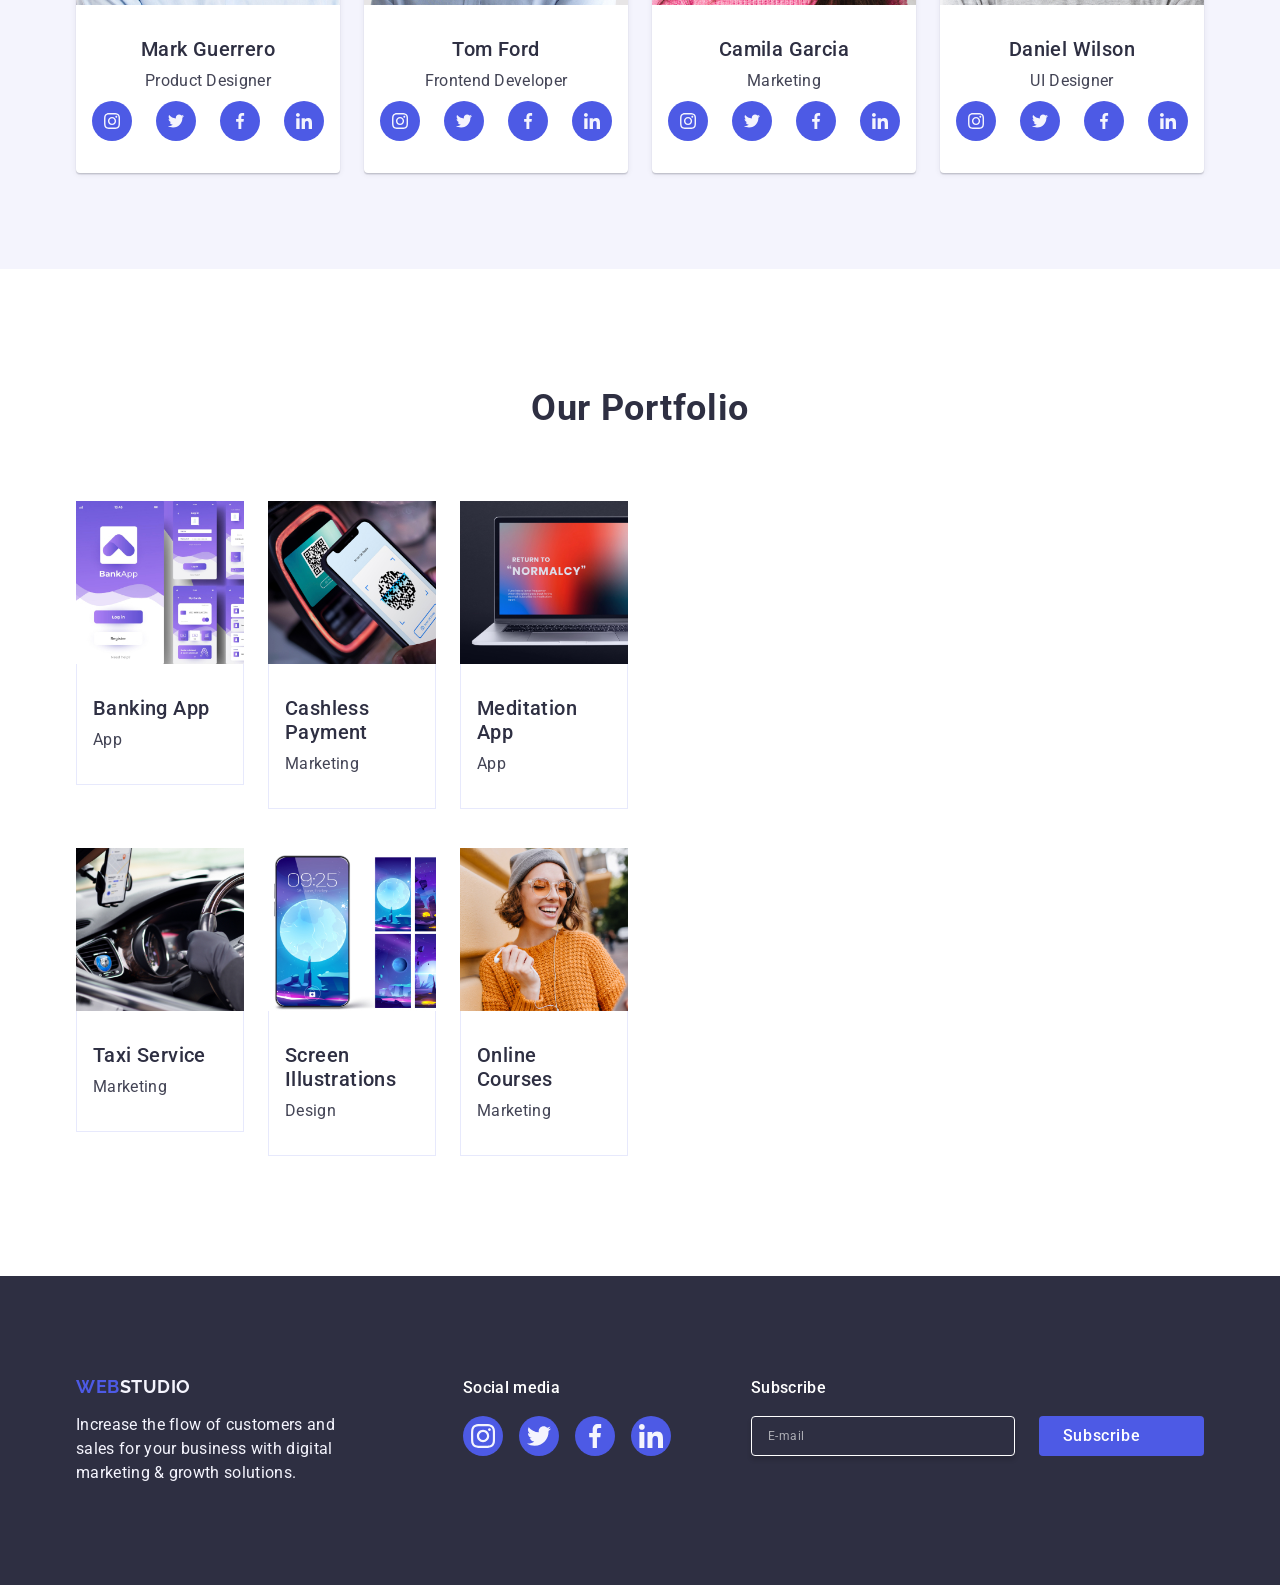
==== commit 7bb1b64e: "add murkup portfolio" ====
--- a/index.html
+++ b/index.html
@@ -380,8 +380,8 @@
                   <source
                     media="(min-width: 768px )"
                     srcset="
-                      ./images/fotos/Card1_tab@1x.jpg 1x,
-                      ./images/fotos/Card1_tab@2x.jpg 2x
+                      ./images/fotos/Card1_desk@1x.jpg 1x,
+                      ./images/fotos/Card1_desk@2x.jpg 2x
                     "
                   />
 
@@ -389,14 +389,14 @@
                   <source
                     media="(max-width: 767px )"
                     srcset="
-                      ./images/fotos/Card1_mob@1x.jpg 1x,
-                      ./images/fotos/Card1_mob@2x.jpg 2x
+                      ./images/fotos/Card1_desk@1x.jpg 1x,
+                      ./images/fotos/Card1_desk@2x.jpg 2x
                     "
                   />
 
                   <img
                     class="portfolio-img"
-                    src="./images/fotos/Card1_mob@1x.jpg"
+                    src="./images/fotos/Card1_desk@1x.jpg"
                     alt="Banking app"
                     width="360"
                     height="300"
@@ -430,23 +430,23 @@
                   <source
                     media="(min-width: 768px )"
                     srcset="
-                      ./images/fotos/Card2_tab@1x.jpg 1x,
-                      ./images/fotos/Card2_tab@2x.jpg 2x
-                    "
+                    ./images/fotos/card2_desk@1x.jpg 1x,
+                    ./images/fotos/Card2_desk@2x.jpg 2x
+                  "
                   />
 
                   <!-- Mobile -->
                   <source
                     media="(max-width: 767px )"
                     srcset="
-                      ./images/fotos/Card2_mob@1x.jpg 1x,
-                      ./images/fotos/Card2_mob@2x.jpg 2x
+                      ./images/fotos/Card2_desk@1x.jpg 1x,
+                      ./images/fotos/Card2_desk@2x.jpg 2x
                     "
                   />
 
                   <img
                     class="portfolio-img"
-                    src="./images/fotos/Card2_mob@1x.jpg"
+                    src="./images/fotos/Card2_desk@1x.jpg"
                     alt="Banking app"
                     width="360"
                     height="300"
@@ -480,8 +480,8 @@
                   <source
                     media="(min-width: 768px )"
                     srcset="
-                      ./images/fotos/Card3_tab@1x.jpg 1x,
-                      ./images/fotos/Card3_tab@2x.jpg 2x
+                      ./images/fotos/Card3_desk@1x.jpg 1x,
+                      ./images/fotos/Card3_desk@2x.jpg 2x
                     "
                   />
 
@@ -489,14 +489,14 @@
                   <source
                     media="(max-width: 767px )"
                     srcset="
-                      ./images/fotos/Card3_mob@1x.jpg 1x,
-                      ./images/fotos/Card3_mob@2x.jpg 2x
+                      ./images/fotos/Card3_desk@1x.jpg 1x,
+                      ./images/fotos/Card3_desk@2x.jpg 2x
                     "
                   />
 
                   <img
                     class="portfolio-img"
-                    src="./images/fotos/Card3_mob@1x.jpg"
+                    src="./images/fotos/Card3_desk@1x.jpg"
                     alt="Banking app"
                     width="360"
                     height="300"
@@ -529,8 +529,8 @@
                   <source
                     media="(min-width: 768px )"
                     srcset="
-                      ./images/fotos/Card4_tab@1x.jpg 1x,
-                      ./images/fotos/Card4_tab@2x.jpg 2x
+                      ./images/fotos/Card4_desk@1x.jpg 1x,
+                      ./images/fotos/Card4_desk@2x.jpg 2x
                     "
                   />
 
@@ -538,14 +538,14 @@
                   <source
                     media="(max-width: 767px )"
                     srcset="
-                      ./images/fotos/Card4_mob@1x.jpg 1x,
-                      ./images/fotos/Card4_mob@2x.jpg 2x
+                      ./images/fotos/Card4_desk@1x.jpg 1x,
+                      ./images/fotos/Card4_desk@2x.jpg 2x
                     "
                   />
 
                   <img
                     class="portfolio-img"
-                    src="./images/fotos/Card4_mob@1x.jpg"
+                    src="./images/fotos/Card4_desk@1x.jpg"
                     alt="Banking app"
                     width="360"
                     height="300"
@@ -578,8 +578,8 @@
                   <source
                     media="(min-width: 768px )"
                     srcset="
-                      ./images/fotos/Card5_tab@1x.jpg 1x,
-                      ./images/fotos/Card5_tab@2x.jpg 2x
+                      ./images/fotos/Card5_desk@1x.jpg 1x,
+                      ./images/fotos/Card5_desk@2x.jpg 2x
                     "
                   />
 
@@ -587,14 +587,14 @@
                   <source
                     media="(max-width: 767px )"
                     srcset="
-                      ./images/fotos/Card5_mob@1x.jpg 1x,
-                      ./images/fotos/Card5_mob@2x.jpg 2x
+                      ./images/fotos/Card5_desk@1x.jpg 1x,
+                      ./images/fotos/Card5_desk@2x.jpg 2x
                     "
                   />
 
                   <img
                     class="portfolio-img"
-                    src="./images/fotos/Card5_mob@1x.jpg"
+                    src="./images/fotos/Card5_desk@1x.jpg"
                     alt="Banking app"
                     width="360"
                     height="300"
@@ -627,8 +627,8 @@
                   <source
                     media="(min-width: 768px )"
                     srcset="
-                      ./images/fotos/Card6_tab@1x.jpg 1x,
-                      ./images/fotos/Card6_tab@2x.jpg 2x
+                      ./images/fotos/Card6_desk@1x.jpg 1x,
+                      ./images/fotos/Card6_desk@2x.jpg 2x
                     "
                   />
 
@@ -636,14 +636,14 @@
                   <source
                     media="(max-width: 767px )"
                     srcset="
-                      ./images/fotos/Card6_mob@1x.jpg 1x,
-                      ./images/fotos/Card6_mob@2x.jpg 2x
+                      ./images/fotos/Card6_desk@1x.jpg 1x,
+                      ./images/fotos/Card6_desk@2x.jpg 2x
                     "
                   />
 
                   <img
                     class="portfolio-img"
-                    src="./images/fotos/Card6_mob@1x.jpg"
+                    src="./images/fotos/Card6_desk@1x.jpg"
                     alt="Banking app"
                     width="360"
                     height="300"
--- a/css/styles-new.css
+++ b/css/styles-new.css
@@ -678,13 +678,13 @@
   
   .portfolio-list {
     display: flex;
-    flex-direction: row;
-    flex-wrap: wrap;
+    flex-direction: column;
     gap: 48px;
   }
   
   @media screen and (min-width: 768px) {
     .portfolio-list {
+        width: calc((100% - 24px) / 2);
       gap: 72px 24px;
     }
   }
@@ -692,6 +692,8 @@
   @media screen and (min-width: 1158px) {
     .portfolio-list {
       gap: 39px 24px;
+      flex-direction: row;
+    flex-wrap: wrap;
     }
   }
   @media screen and (max-width: 1157px) {
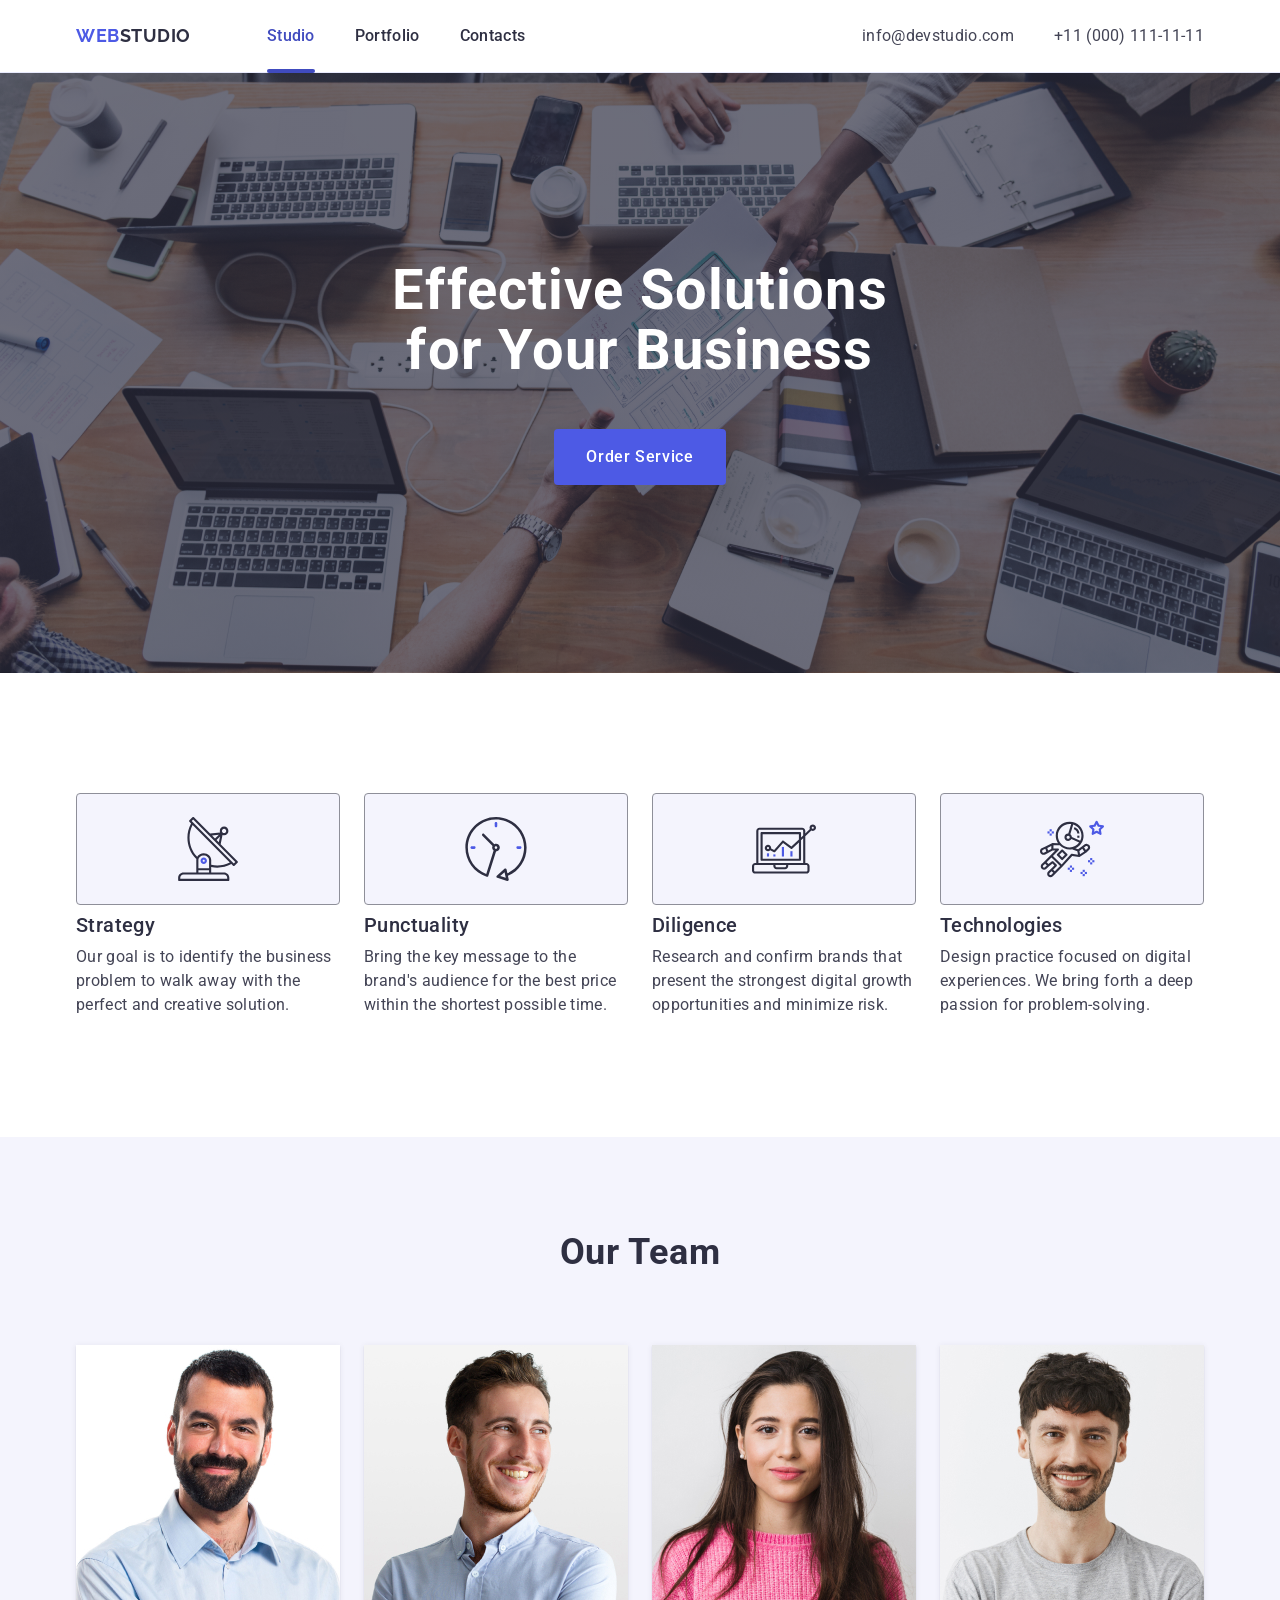
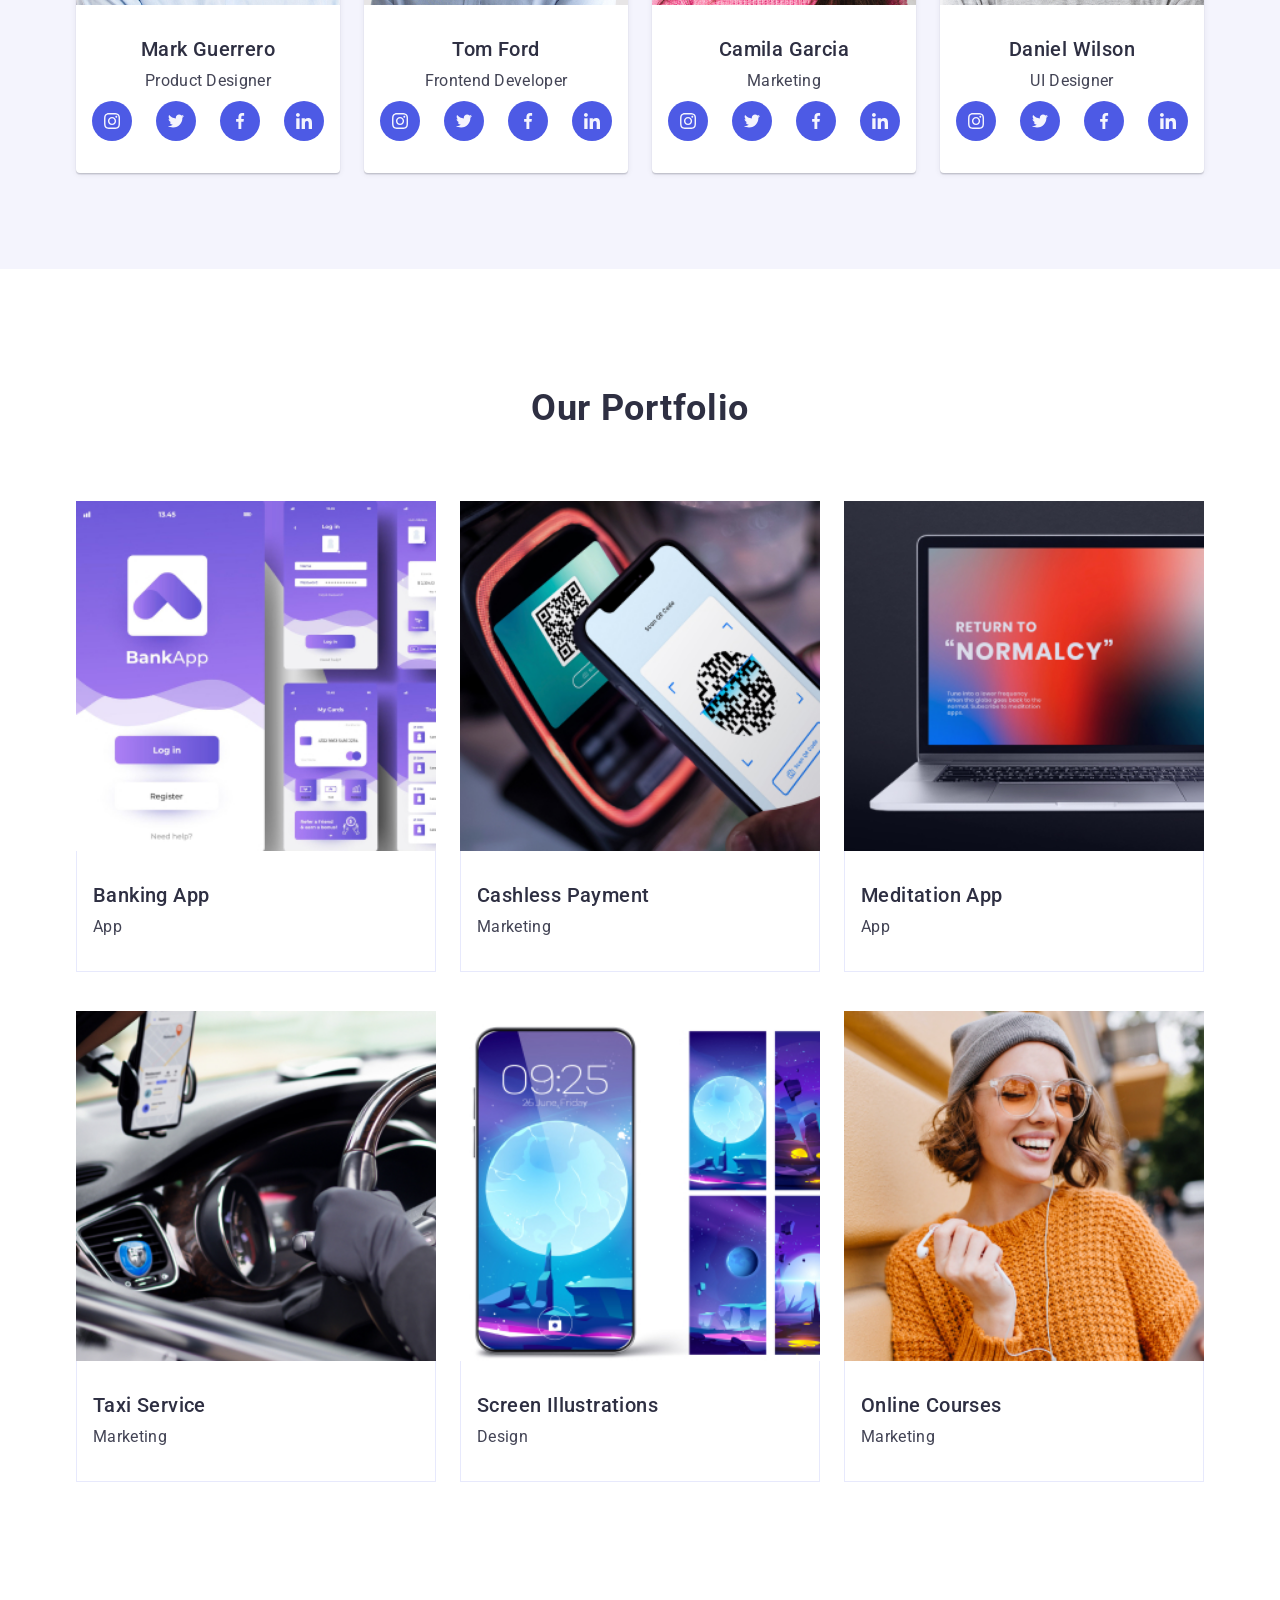
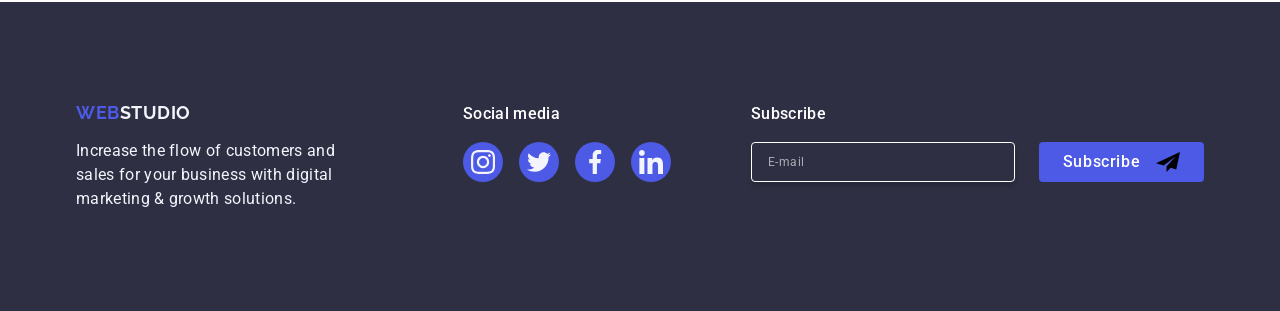
==== commit 5a113692: "add murkup portfolio" ====
--- a/index.html
+++ b/index.html
@@ -718,7 +718,7 @@
             <button class="footer-btn" type="submit">
               Subscribe
               <svg class="form-icon" width="24" height="24">
-                <use href="./images/icons.svg#icon-Frame"></use>
+                <use href="./images/icons.svg#icon-frame"></use>
               </svg>
             </button>
           </form>
--- a/css/styles-new.css
+++ b/css/styles-new.css
@@ -684,7 +684,6 @@
   
   @media screen and (min-width: 768px) {
     .portfolio-list {
-        width: calc((100% - 24px) / 2);
       gap: 72px 24px;
     }
   }
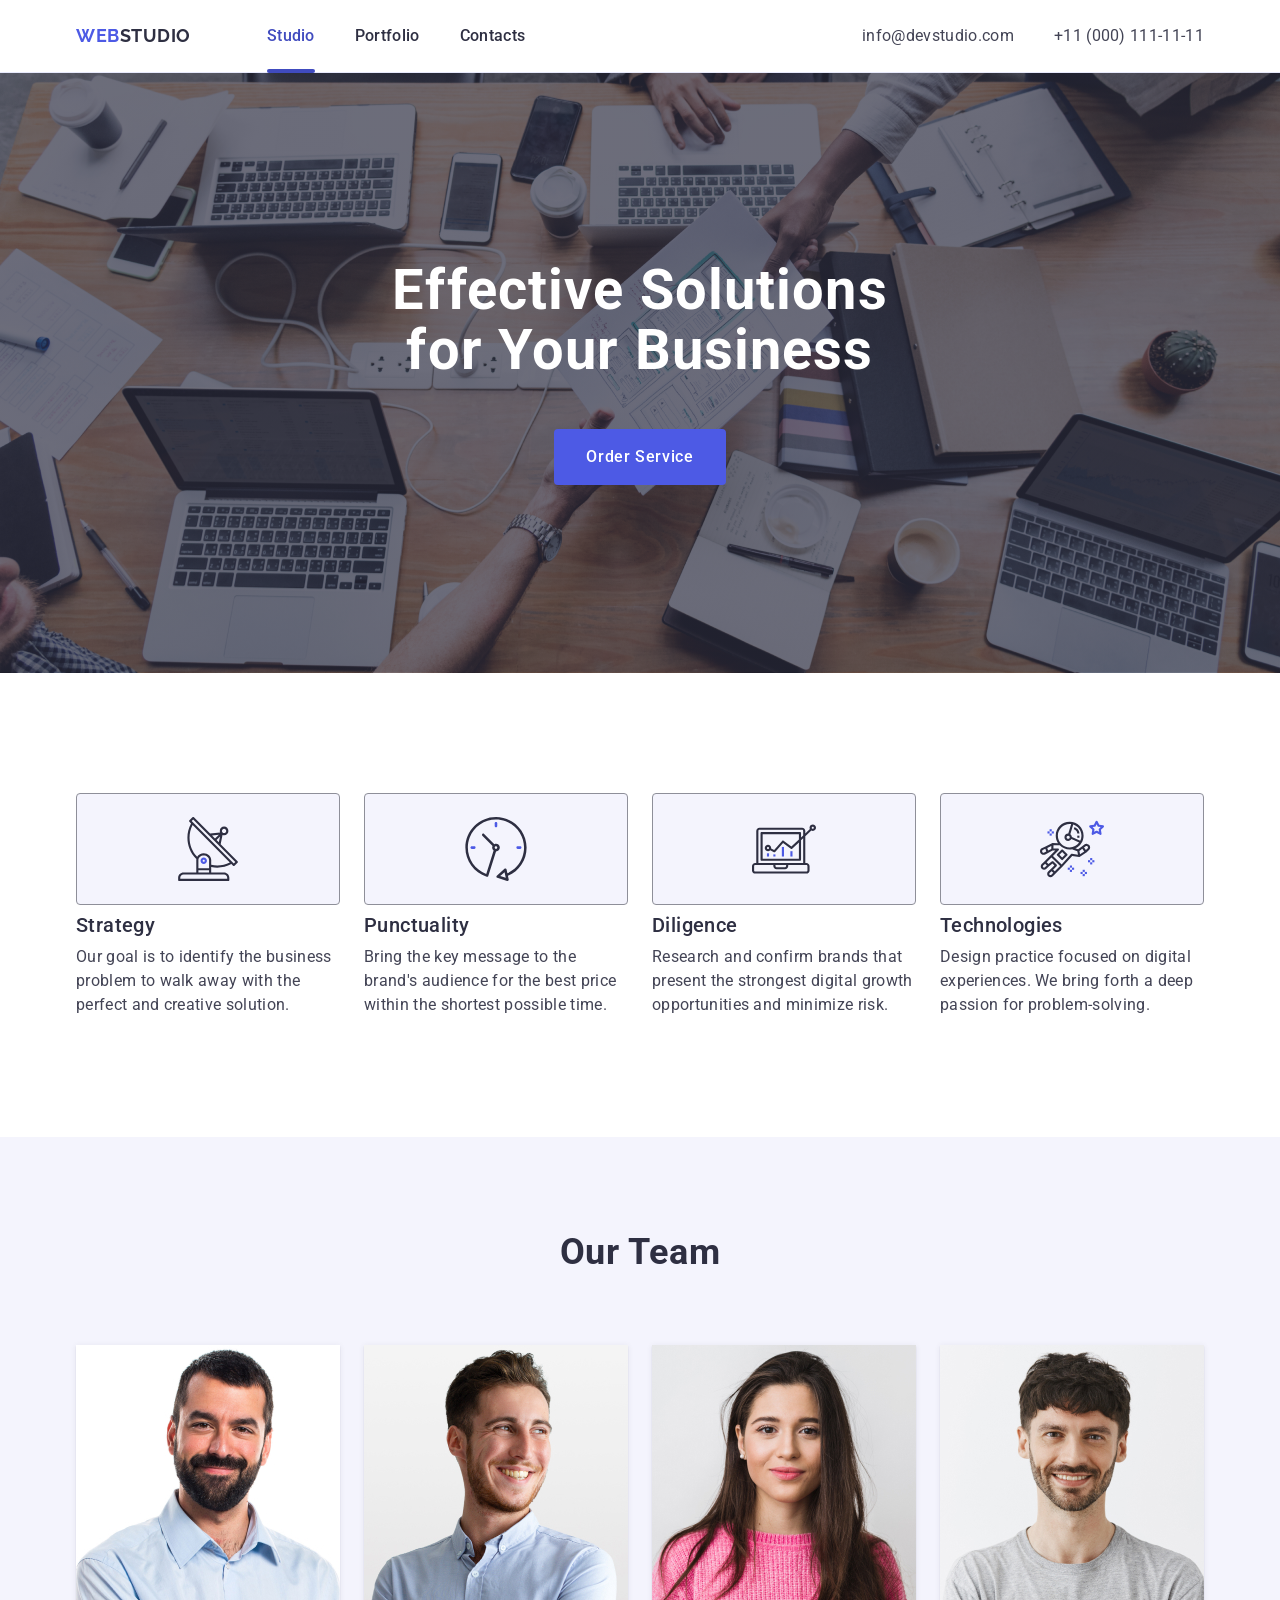
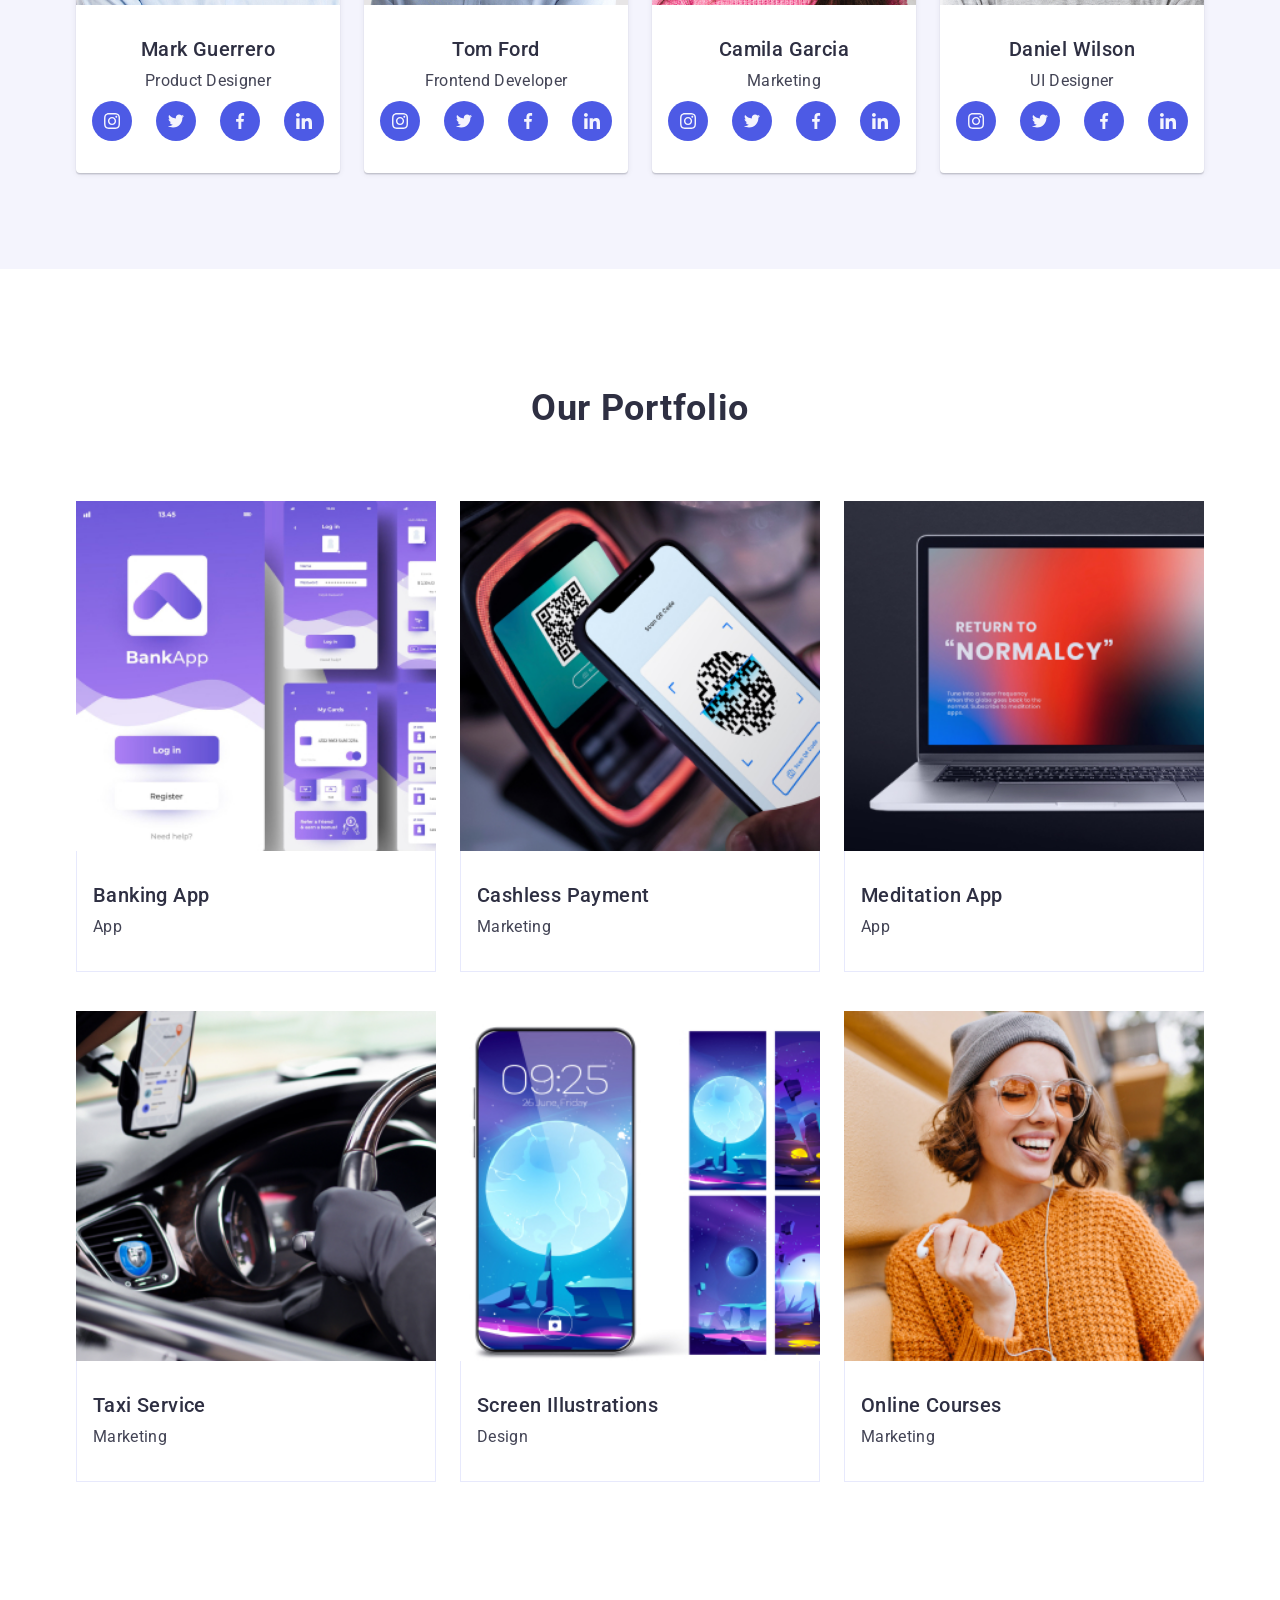
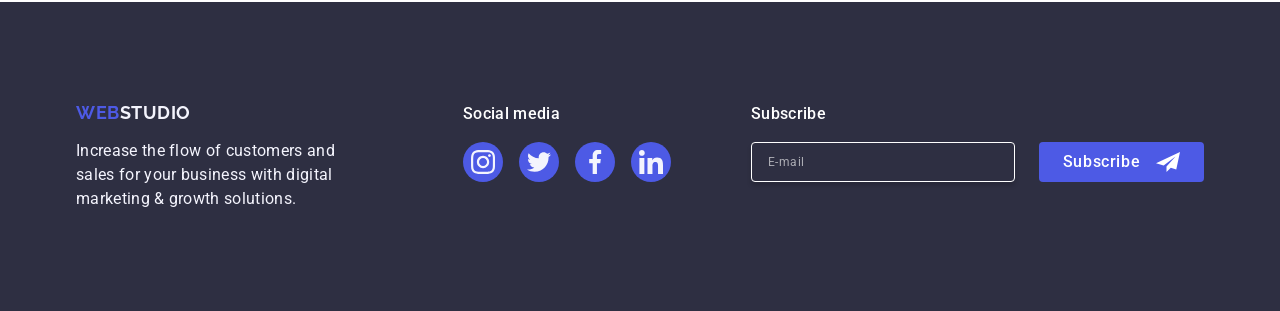
==== commit e1a671c8: "add murkup portfolio" ====
--- a/index.html
+++ b/index.html
@@ -718,7 +718,7 @@
             <button class="footer-btn" type="submit">
               Subscribe
               <svg class="form-icon" width="24" height="24">
-                <use href="./images/icons.svg#icon-frame"></use>
+                <use href="./images/icons.svg#icon-frame" styles="fill:white;"></use>
               </svg>
             </button>
           </form>
--- a/css/styles-new.css
+++ b/css/styles-new.css
@@ -949,6 +949,7 @@
   }
   .form-icon {
     margin-left: 16px;
+    fill: white;
   }
   
   /* #endregion Footer */
